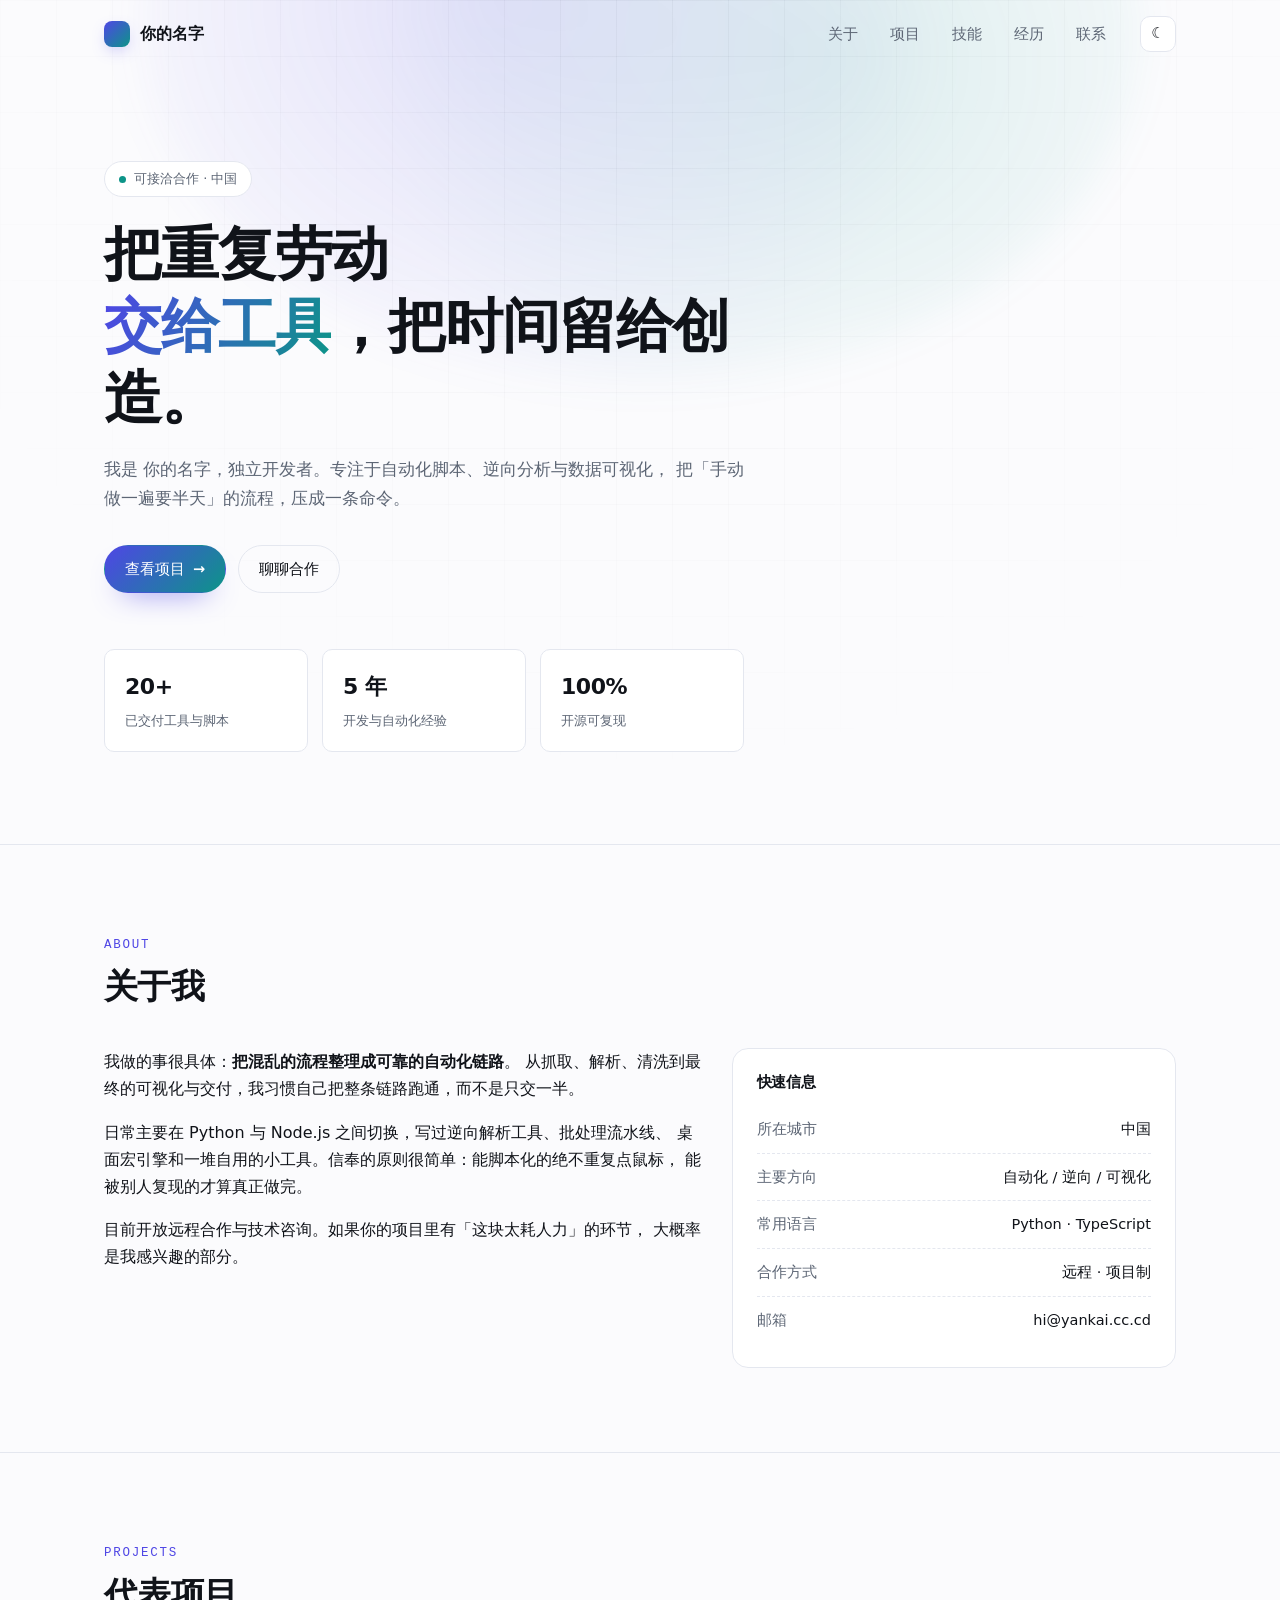
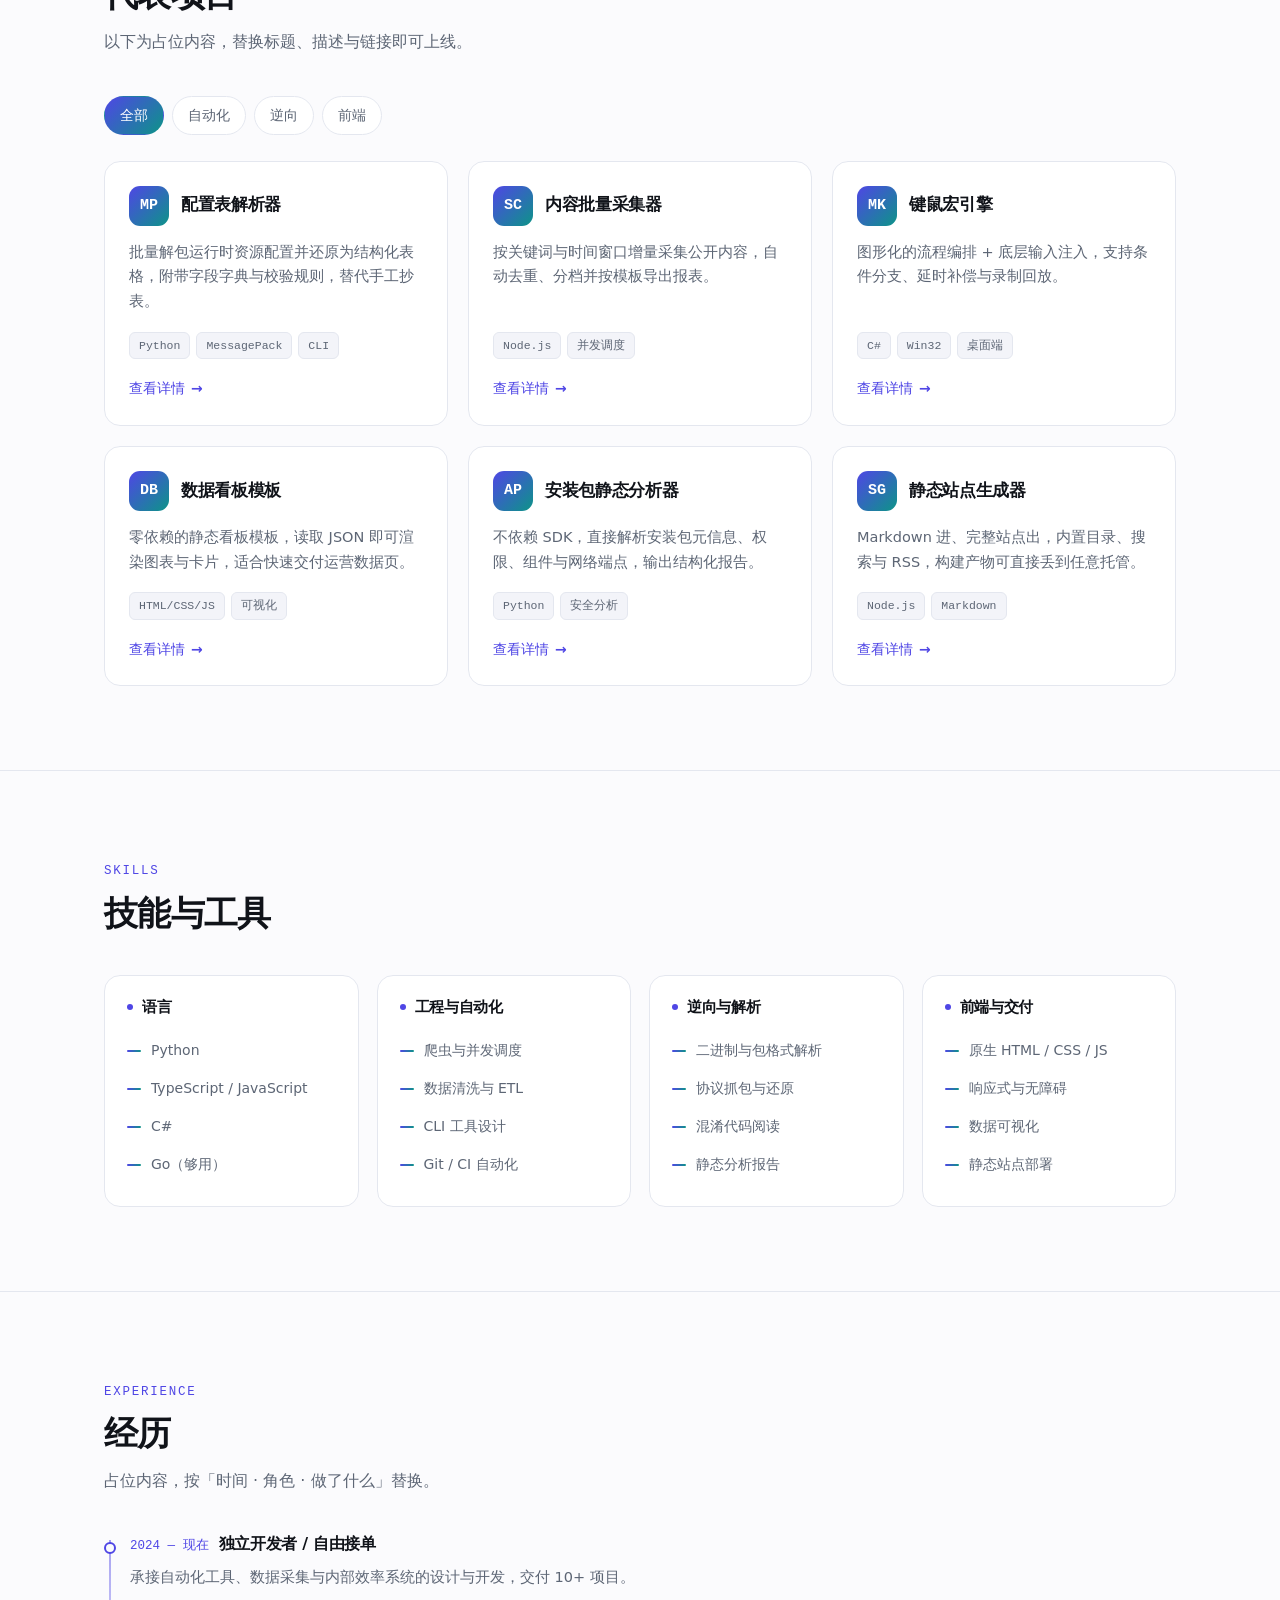
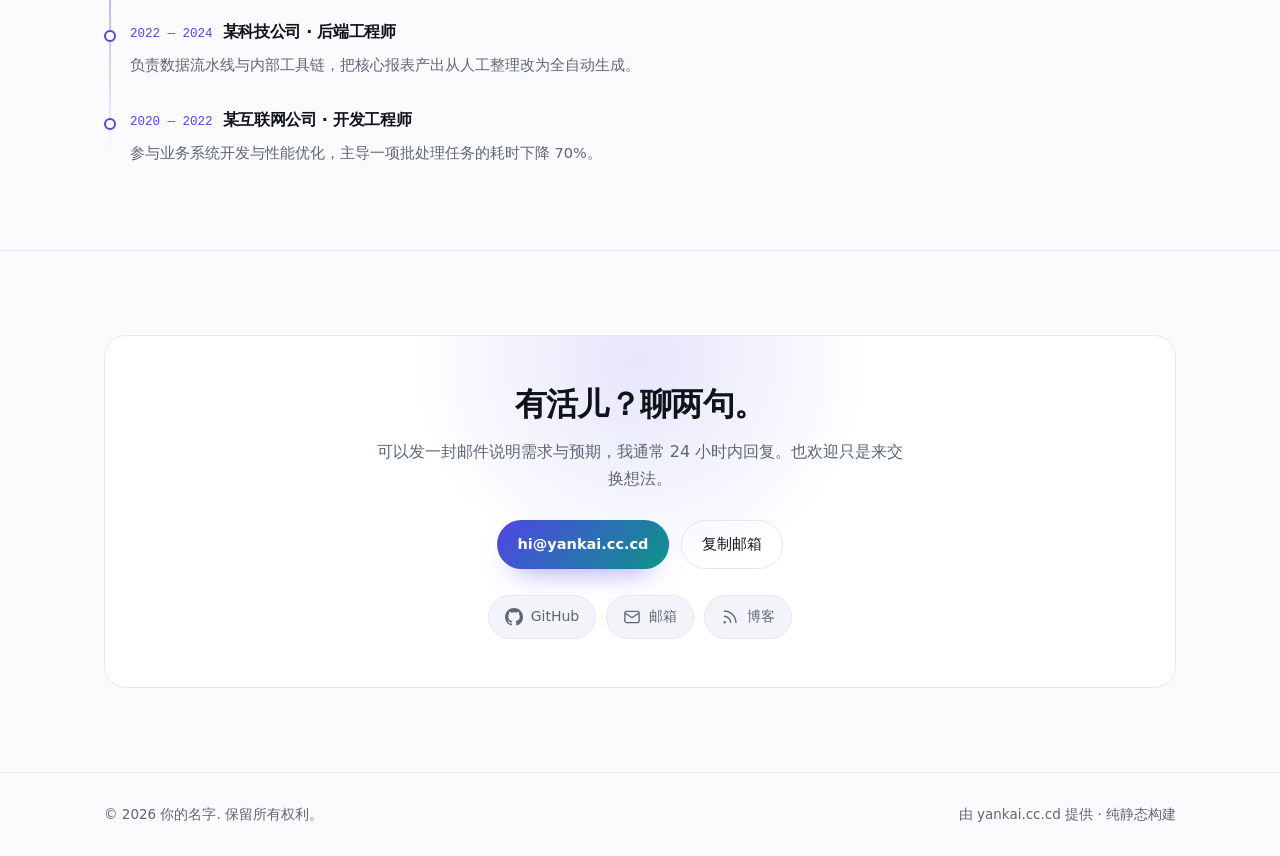
==== index.html @ 2f0a761e "init: yankai.cc.cd 静态作品集站点（零依赖零构建）" ====
<!DOCTYPE html>
<html lang="zh-CN" data-theme="dark">
<head>
<meta charset="UTF-8">
<meta name="viewport" content="width=device-width, initial-scale=1">
<title>你的名字 · 作品集</title>
<meta name="description" content="个人作品集与技术工具展示：自动化脚本、逆向工具、数据可视化。">
<meta name="author" content="你的名字">
<link rel="canonical" href="https://yankai.cc.cd/">

<!-- Open Graph / 社交分享卡片 -->
<meta property="og:type" content="website">
<meta property="og:title" content="你的名字 · 作品集">
<meta property="og:description" content="个人作品集与技术工具展示：自动化脚本、逆向工具、数据可视化。">
<meta property="og:url" content="https://yankai.cc.cd/">
<meta property="og:image" content="https://yankai.cc.cd/assets/og-cover.png">
<meta name="twitter:card" content="summary_large_image">

<link rel="icon" href="data:image/svg+xml,%3Csvg xmlns='http://www.w3.org/2000/svg' viewBox='0 0 100 100'%3E%3Crect width='100' height='100' rx='24' fill='%237c8cff'/%3E%3Ctext x='50' y='70' font-size='58' text-anchor='middle' fill='white' font-family='sans-serif'%3EW%3C/text%3E%3C/svg%3E">

<link rel="stylesheet" href="css/style.css">
<script src="js/config.js"></script>
<script defer src="js/main.js"></script>

<!-- 结构化数据：上线前把 url / name 换成真实信息 -->
<script type="application/ld+json">
{
  "@context": "https://schema.org",
  "@type": "Person",
  "name": "你的名字",
  "url": "https://yankai.cc.cd/",
  "jobTitle": "独立开发者 · 工具作者",
  "email": "hi@yankai.cc.cd",
  "sameAs": ["https://github.com/yourname"]
}
</script>
</head>
<body>

<a class="skip-link" href="#main">跳到主要内容</a>

<!-- ============ 导航 ============ -->
<header class="site-header" id="site-header">
  <div class="wrap header-inner">
    <a class="brand" href="#home">
      <span class="brand-dot" aria-hidden="true"></span>
      <span data-name>你的名字</span>
    </a>

    <nav class="nav" id="nav" aria-label="主导航">
      <ul class="nav-links">
        <li><a href="#about">关于</a></li>
        <li><a href="#projects">项目</a></li>
        <li><a href="#skills">技能</a></li>
        <li><a href="#experience">经历</a></li>
        <li><a href="#contact">联系</a></li>
      </ul>
    </nav>

    <div class="header-actions">
      <button class="icon-btn" id="theme-toggle" type="button" aria-label="切换主题">☀</button>
      <button class="icon-btn" id="nav-toggle" type="button" aria-label="展开菜单" aria-expanded="false">☰</button>
    </div>
  </div>
</header>

<main id="main">

  <!-- ============ Hero ============ -->
  <section class="hero" id="home">
    <div class="wrap">
      <span class="badge"><span class="pulse" aria-hidden="true"></span>可接洽合作 · 中国</span>
      <h1>把重复劳动<br><span class="grad-text">交给工具</span>，把时间留给创造。</h1>
      <p class="hero-sub">
        我是 <span data-name>你的名字</span>，独立开发者。专注于自动化脚本、逆向分析与数据可视化，
        把「手动做一遍要半天」的流程，压成一条命令。
      </p>
      <div class="hero-cta">
        <a class="btn btn-primary" href="#projects">查看项目 <span aria-hidden="true">→</span></a>
        <a class="btn btn-ghost" href="#contact">聊聊合作</a>
      </div>

      <dl class="stats">
        <div class="stat"><b>20+</b><span>已交付工具与脚本</span></div>
        <div class="stat"><b>5 年</b><span>开发与自动化经验</span></div>
        <div class="stat"><b>100%</b><span>开源可复现</span></div>
      </dl>
    </div>
  </section>

  <!-- ============ 关于 ============ -->
  <section class="section" id="about">
    <div class="wrap">
      <div class="section-head" data-reveal>
        <span class="eyebrow">About</span>
        <h2>关于我</h2>
      </div>

      <div class="about-grid">
        <div class="prose" data-reveal>
          <p>
            我做的事很具体：<strong>把混乱的流程整理成可靠的自动化链路</strong>。
            从抓取、解析、清洗到最终的可视化与交付，我习惯自己把整条链路跑通，而不是只交一半。
          </p>
          <p>
            日常主要在 Python 与 Node.js 之间切换，写过逆向解析工具、批处理流水线、
            桌面宏引擎和一堆自用的小工具。信奉的原则很简单：能脚本化的绝不重复点鼠标，
            能被别人复现的才算真正做完。
          </p>
          <p>
            目前开放远程合作与技术咨询。如果你的项目里有「这块太耗人力」的环节，
            大概率是我感兴趣的部分。
          </p>
        </div>

        <aside class="card" data-reveal>
          <h3>快速信息</h3>
          <ul class="fact-list">
            <li><span>所在城市</span><span>中国</span></li>
            <li><span>主要方向</span><span>自动化 / 逆向 / 可视化</span></li>
            <li><span>常用语言</span><span>Python · TypeScript</span></li>
            <li><span>合作方式</span><span>远程 · 项目制</span></li>
            <li><span>邮箱</span><span><a data-email href="mailto:hi@yankai.cc.cd">hi@yankai.cc.cd</a></span></li>
          </ul>
        </aside>
      </div>
    </div>
  </section>

  <!-- ============ 项目 ============ -->
  <section class="section" id="projects">
    <div class="wrap">
      <div class="section-head" data-reveal>
        <span class="eyebrow">Projects</span>
        <h2>代表项目</h2>
        <p>以下为占位内容，替换标题、描述与链接即可上线。</p>
      </div>

      <div class="filters" data-reveal>
        <button class="chip is-active" type="button" data-filter="all">全部</button>
        <button class="chip" type="button" data-filter="自动化">自动化</button>
        <button class="chip" type="button" data-filter="逆向">逆向</button>
        <button class="chip" type="button" data-filter="前端">前端</button>
      </div>

      <div class="projects">

        <article class="project" data-tags="自动化,逆向" data-reveal>
          <div class="project-top">
            <span class="project-mark" aria-hidden="true">MP</span>
            <h3>配置表解析器</h3>
          </div>
          <p>批量解包运行时资源配置并还原为结构化表格，附带字段字典与校验规则，替代手工抄表。</p>
          <ul class="tags"><li class="tag">Python</li><li class="tag">MessagePack</li><li class="tag">CLI</li></ul>
          <a class="project-link" href="#" aria-label="查看项目：配置表解析器">查看详情 <span aria-hidden="true">→</span></a>
        </article>

        <article class="project" data-tags="自动化" data-reveal>
          <div class="project-top">
            <span class="project-mark" aria-hidden="true">SC</span>
            <h3>内容批量采集器</h3>
          </div>
          <p>按关键词与时间窗口增量采集公开内容，自动去重、分档并按模板导出报表。</p>
          <ul class="tags"><li class="tag">Node.js</li><li class="tag">并发调度</li></ul>
          <a class="project-link" href="#" aria-label="查看项目：内容批量采集器">查看详情 <span aria-hidden="true">→</span></a>
        </article>

        <article class="project" data-tags="自动化,逆向" data-reveal>
          <div class="project-top">
            <span class="project-mark" aria-hidden="true">MK</span>
            <h3>键鼠宏引擎</h3>
          </div>
          <p>图形化的流程编排 + 底层输入注入，支持条件分支、延时补偿与录制回放。</p>
          <ul class="tags"><li class="tag">C#</li><li class="tag">Win32</li><li class="tag">桌面端</li></ul>
          <a class="project-link" href="#" aria-label="查看项目：键鼠宏引擎">查看详情 <span aria-hidden="true">→</span></a>
        </article>

        <article class="project" data-tags="前端,自动化" data-reveal>
          <div class="project-top">
            <span class="project-mark" aria-hidden="true">DB</span>
            <h3>数据看板模板</h3>
          </div>
          <p>零依赖的静态看板模板，读取 JSON 即可渲染图表与卡片，适合快速交付运营数据页。</p>
          <ul class="tags"><li class="tag">HTML/CSS/JS</li><li class="tag">可视化</li></ul>
          <a class="project-link" href="#" aria-label="查看项目：数据看板模板">查看详情 <span aria-hidden="true">→</span></a>
        </article>

        <article class="project" data-tags="逆向" data-reveal>
          <div class="project-top">
            <span class="project-mark" aria-hidden="true">AP</span>
            <h3>安装包静态分析器</h3>
          </div>
          <p>不依赖 SDK，直接解析安装包元信息、权限、组件与网络端点，输出结构化报告。</p>
          <ul class="tags"><li class="tag">Python</li><li class="tag">安全分析</li></ul>
          <a class="project-link" href="#" aria-label="查看项目：安装包静态分析器">查看详情 <span aria-hidden="true">→</span></a>
        </article>

        <article class="project" data-tags="自动化,前端" data-reveal>
          <div class="project-top">
            <span class="project-mark" aria-hidden="true">SG</span>
            <h3>静态站点生成器</h3>
          </div>
          <p>Markdown 进、完整站点出，内置目录、搜索与 RSS，构建产物可直接丢到任意托管。</p>
          <ul class="tags"><li class="tag">Node.js</li><li class="tag">Markdown</li></ul>
          <a class="project-link" href="#" aria-label="查看项目：静态站点生成器">查看详情 <span aria-hidden="true">→</span></a>
        </article>

      </div>
    </div>
  </section>

  <!-- ============ 技能 ============ -->
  <section class="section" id="skills">
    <div class="wrap">
      <div class="section-head" data-reveal>
        <span class="eyebrow">Skills</span>
        <h2>技能与工具</h2>
      </div>

      <div class="skills">
        <div class="skill-card" data-reveal>
          <h3><i aria-hidden="true"></i>语言</h3>
          <ul>
            <li>Python</li>
            <li>TypeScript / JavaScript</li>
            <li>C#</li>
            <li>Go（够用）</li>
          </ul>
        </div>

        <div class="skill-card" data-reveal>
          <h3><i aria-hidden="true"></i>工程与自动化</h3>
          <ul>
            <li>爬虫与并发调度</li>
            <li>数据清洗与 ETL</li>
            <li>CLI 工具设计</li>
            <li>Git / CI 自动化</li>
          </ul>
        </div>

        <div class="skill-card" data-reveal>
          <h3><i aria-hidden="true"></i>逆向与解析</h3>
          <ul>
            <li>二进制与包格式解析</li>
            <li>协议抓包与还原</li>
            <li>混淆代码阅读</li>
            <li>静态分析报告</li>
          </ul>
        </div>

        <div class="skill-card" data-reveal>
          <h3><i aria-hidden="true"></i>前端与交付</h3>
          <ul>
            <li>原生 HTML / CSS / JS</li>
            <li>响应式与无障碍</li>
            <li>数据可视化</li>
            <li>静态站点部署</li>
          </ul>
        </div>
      </div>
    </div>
  </section>

  <!-- ============ 经历 ============ -->
  <section class="section" id="experience">
    <div class="wrap">
      <div class="section-head" data-reveal>
        <span class="eyebrow">Experience</span>
        <h2>经历</h2>
        <p>占位内容，按「时间 · 角色 · 做了什么」替换。</p>
      </div>

      <div class="timeline">
        <div class="tl-item" data-reveal>
          <div class="tl-meta"><time>2024 — 现在</time><h3>独立开发者 / 自由接单</h3></div>
          <p>承接自动化工具、数据采集与内部效率系统的设计与开发，交付 10+ 项目。</p>
        </div>
        <div class="tl-item" data-reveal>
          <div class="tl-meta"><time>2022 — 2024</time><h3>某科技公司 · 后端工程师</h3></div>
          <p>负责数据流水线与内部工具链，把核心报表产出从人工整理改为全自动生成。</p>
        </div>
        <div class="tl-item" data-reveal>
          <div class="tl-meta"><time>2020 — 2022</time><h3>某互联网公司 · 开发工程师</h3></div>
          <p>参与业务系统开发与性能优化，主导一项批处理任务的耗时下降 70%。</p>
        </div>
      </div>
    </div>
  </section>

  <!-- ============ 联系 ============ -->
  <section class="section" id="contact">
    <div class="wrap">
      <div class="contact-box" data-reveal>
        <h2>有活儿？聊两句。</h2>
        <p>可以发一封邮件说明需求与预期，我通常 24 小时内回复。也欢迎只是来交换想法。</p>
        <div class="contact-actions">
          <a class="btn btn-primary" data-email href="mailto:hi@yankai.cc.cd">发邮件给我</a>
          <button class="btn btn-ghost" id="copy-email" type="button">复制邮箱</button>
        </div>
        <div class="socials" data-socials></div>
      </div>
    </div>
  </section>

</main>

<footer class="site-footer">
  <div class="wrap footer-inner">
    <span>© <span data-year>2026</span> <span data-name>你的名字</span>. 保留所有权利。</span>
    <span>由 <a href="#home">yankai.cc.cd</a> 提供 · 纯静态构建</span>
  </div>
</footer>

</body>
</html>
---- css/style.css ----
/* =========================================================
   站点样式 · 纯手写 CSS，无依赖
   主题：html[data-theme="dark" | "light"]，由 js/main.js 控制
   ========================================================= */

/* ---------- 设计变量 ---------- */
:root {
  --max: 1120px;
  --radius: 16px;
  --radius-sm: 10px;
  --ease: cubic-bezier(.22, .61, .36, 1);
  --font-sans: ui-sans-serif, system-ui, -apple-system, "Segoe UI", "PingFang SC",
    "Hiragino Sans GB", "Microsoft YaHei", sans-serif;
  --font-mono: ui-monospace, SFMono-Regular, Menlo, Consolas, "Liberation Mono", monospace;
}

html[data-theme="dark"] {
  --bg: #0a0c11;
  --bg-soft: #0f121a;
  --surface: #141822;
  --surface-hi: #1a1f2b;
  --border: #232a38;
  --text: #e9ecf3;
  --muted: #98a2b3;
  --accent: #7c8cff;
  --accent-2: #33d0b0;
  --glow-1: rgba(124, 140, 255, .22);
  --glow-2: rgba(51, 208, 176, .16);
  --shadow: 0 20px 46px -28px rgba(0, 0, 0, .95);
  --grid-line: rgba(255, 255, 255, .035);
}

html[data-theme="light"] {
  --bg: #fbfbfd;
  --bg-soft: #f3f4f9;
  --surface: #ffffff;
  --surface-hi: #ffffff;
  --border: #e4e7ef;
  --text: #101319;
  --muted: #5d6675;
  --accent: #4f46e5;
  --accent-2: #0d9488;
  --glow-1: rgba(79, 70, 229, .14);
  --glow-2: rgba(13, 148, 136, .12);
  --shadow: 0 20px 44px -30px rgba(16, 19, 25, .4);
  --grid-line: rgba(16, 19, 25, .045);
}

/* ---------- 基础 ---------- */
*, *::before, *::after { box-sizing: border-box; }

html { scroll-behavior: smooth; scroll-padding-top: 84px; }

body {
  margin: 0;
  background: var(--bg);
  color: var(--text);
  font-family: var(--font-sans);
  font-size: 16px;
  line-height: 1.7;
  -webkit-font-smoothing: antialiased;
  transition: background-color .3s var(--ease), color .3s var(--ease);
  overflow-x: hidden;
}

img { max-width: 100%; display: block; }
a { color: inherit; text-decoration: none; }
button { font: inherit; color: inherit; background: none; border: 0; cursor: pointer; }
h1, h2, h3 { line-height: 1.25; margin: 0; letter-spacing: -.02em; }
p { margin: 0; }
ul { margin: 0; padding: 0; list-style: none; }

::selection { background: var(--accent); color: #fff; }

.wrap { width: 100%; max-width: var(--max); margin: 0 auto; padding: 0 24px; }

.skip-link {
  position: absolute; left: -9999px; top: 0; z-index: 100;
  background: var(--accent); color: #fff; padding: 10px 16px; border-radius: 0 0 8px 0;
}
.skip-link:focus { left: 0; }

/* 背景网格 + 光斑 */
body::before {
  content: ""; position: fixed; inset: 0; z-index: -2; pointer-events: none;
  background-image: linear-gradient(var(--grid-line) 1px, transparent 1px),
    linear-gradient(90deg, var(--grid-line) 1px, transparent 1px);
  background-size: 56px 56px;
  mask-image: radial-gradient(circle at 50% 0%, #000 0%, transparent 72%);
  -webkit-mask-image: radial-gradient(circle at 50% 0%, #000 0%, transparent 72%);
}
body::after {
  content: ""; position: fixed; z-index: -1; pointer-events: none;
  top: -320px; left: 50%; transform: translateX(-50%);
  width: 1000px; height: 700px; border-radius: 50%;
  background: radial-gradient(circle at 35% 45%, var(--glow-1), transparent 62%),
    radial-gradient(circle at 70% 55%, var(--glow-2), transparent 58%);
  filter: blur(20px);
  animation: drift 22s ease-in-out infinite alternate;
}
@keyframes drift {
  from { transform: translateX(-52%) translateY(0) scale(1); }
  to   { transform: translateX(-46%) translateY(46px) scale(1.08); }
}

/* ---------- 顶部导航 ---------- */
.site-header {
  position: sticky; top: 0; z-index: 50;
  border-bottom: 1px solid transparent;
  transition: background-color .25s var(--ease), border-color .25s var(--ease), backdrop-filter .25s;
}
.site-header.is-scrolled {
  background: color-mix(in srgb, var(--bg) 78%, transparent);
  backdrop-filter: saturate(180%) blur(14px);
  -webkit-backdrop-filter: saturate(180%) blur(14px);
  border-bottom-color: var(--border);
}
.header-inner { display: flex; align-items: center; gap: 20px; height: 68px; }

.brand { display: flex; align-items: center; gap: 10px; font-weight: 650; letter-spacing: -.01em; }
.brand-dot {
  width: 26px; height: 26px; border-radius: 8px; flex: none;
  background: linear-gradient(135deg, var(--accent), var(--accent-2));
  box-shadow: 0 6px 18px -8px var(--accent);
}

.nav { margin-left: auto; }
.nav-links { display: flex; align-items: center; gap: 4px; }
.nav-links a {
  display: block; padding: 8px 14px; border-radius: 999px;
  font-size: 14.5px; color: var(--muted);
  transition: color .2s var(--ease), background-color .2s var(--ease);
}
.nav-links a:hover { color: var(--text); background: var(--surface); }
.nav-links a.is-active { color: var(--text); background: var(--surface); }

.header-actions { display: flex; align-items: center; gap: 8px; }
.icon-btn {
  width: 36px; height: 36px; border-radius: 10px; flex: none;
  display: grid; place-items: center; font-size: 15px;
  border: 1px solid var(--border); background: var(--surface);
  transition: transform .18s var(--ease), border-color .18s, background-color .18s;
}
.icon-btn:hover { transform: translateY(-1px); border-color: var(--accent); }
#nav-toggle { display: none; }

/* ---------- 通用按钮 ---------- */
.btn {
  display: inline-flex; align-items: center; gap: 8px;
  padding: 11px 20px; border-radius: 999px;
  font-size: 14.5px; font-weight: 560; white-space: nowrap;
  border: 1px solid var(--border); background: var(--surface);
  transition: transform .18s var(--ease), box-shadow .18s, border-color .18s, opacity .18s;
}
.btn:hover { transform: translateY(-2px); box-shadow: var(--shadow); }
.btn-primary {
  border-color: transparent; color: #fff;
  background: linear-gradient(135deg, var(--accent), var(--accent-2));
  box-shadow: 0 14px 30px -18px var(--accent);
}
.btn-primary:hover { box-shadow: 0 20px 38px -18px var(--accent); }
.btn-ghost { background: transparent; }
.btn.is-copied { border-color: var(--accent-2); color: var(--accent-2); }

/* ---------- Hero ---------- */
.hero { padding: 92px 0 76px; }
.badge {
  display: inline-flex; align-items: center; gap: 8px;
  padding: 6px 14px; border-radius: 999px;
  font-size: 13px; color: var(--muted);
  border: 1px solid var(--border); background: var(--surface);
}
.badge .pulse {
  width: 7px; height: 7px; border-radius: 50%; background: var(--accent-2);
  box-shadow: 0 0 0 0 var(--accent-2); animation: pulse 2.2s infinite;
}
@keyframes pulse {
  0% { box-shadow: 0 0 0 0 color-mix(in srgb, var(--accent-2) 60%, transparent); }
  70% { box-shadow: 0 0 0 9px transparent; }
  100% { box-shadow: 0 0 0 0 transparent; }
}

.hero h1 {
  font-size: clamp(2.1rem, 6vw, 3.6rem); font-weight: 700;
  margin: 22px 0 0; max-width: 17ch;
}
.grad-text {
  background: linear-gradient(115deg, var(--accent), var(--accent-2));
  -webkit-background-clip: text; background-clip: text; color: transparent;
}
.hero-sub { margin-top: 20px; max-width: 60ch; font-size: 17px; color: var(--muted); }
.hero-cta { display: flex; flex-wrap: wrap; gap: 12px; margin-top: 32px; }

.stats {
  display: grid; grid-template-columns: repeat(3, minmax(0, 1fr));
  gap: 14px; margin-top: 56px; max-width: 640px;
}
.stat {
  padding: 18px 20px; border-radius: var(--radius-sm);
  border: 1px solid var(--border); background: var(--surface);
}
.stat b { display: block; font-size: 22px; font-weight: 700; letter-spacing: -.02em; }
.stat span { font-size: 13px; color: var(--muted); }

/* ---------- 板块 ---------- */
.section { padding: 84px 0; border-top: 1px solid var(--border); }
.section-head { max-width: 62ch; margin-bottom: 40px; }
.eyebrow {
  font-family: var(--font-mono); font-size: 12.5px; letter-spacing: .14em;
  text-transform: uppercase; color: var(--accent);
}
.section-head h2 { font-size: clamp(1.5rem, 3.6vw, 2.1rem); margin-top: 10px; font-weight: 680; }
.section-head p { margin-top: 12px; color: var(--muted); }

/* ---------- 关于 ---------- */
.about-grid { display: grid; grid-template-columns: 1.35fr 1fr; gap: 28px; align-items: start; }
.prose p + p { margin-top: 16px; }
.prose strong { color: var(--text); font-weight: 620; }

.card {
  border: 1px solid var(--border); background: var(--surface);
  border-radius: var(--radius); padding: 24px;
}
.card h3 { font-size: 15px; font-weight: 640; margin-bottom: 14px; }
.fact-list li {
  display: flex; justify-content: space-between; gap: 16px;
  padding: 11px 0; font-size: 14.5px; border-bottom: 1px dashed var(--border);
}
.fact-list li:last-child { border-bottom: 0; }
.fact-list span:first-child { color: var(--muted); }
.fact-list span:last-child { text-align: right; }

/* ---------- 项目 ---------- */
.filters { display: flex; flex-wrap: wrap; gap: 8px; margin-bottom: 26px; }
.chip {
  padding: 7px 15px; border-radius: 999px; font-size: 13.5px;
  border: 1px solid var(--border); color: var(--muted); background: var(--surface);
  transition: color .18s, border-color .18s, background-color .18s;
}
.chip:hover { color: var(--text); border-color: var(--accent); }
.chip.is-active { color: #fff; border-color: transparent; background: linear-gradient(135deg, var(--accent), var(--accent-2)); }

.projects { display: grid; grid-template-columns: repeat(auto-fill, minmax(300px, 1fr)); gap: 20px; }
.project {
  position: relative; display: flex; flex-direction: column;
  border: 1px solid var(--border); background: var(--surface);
  border-radius: var(--radius); padding: 24px; overflow: hidden;
  transition: transform .28s var(--ease), border-color .28s, box-shadow .28s;
}
.project::after {
  content: ""; position: absolute; inset: 0; opacity: 0; pointer-events: none;
  background: radial-gradient(340px circle at var(--mx, 50%) var(--my, 0%), var(--glow-1), transparent 68%);
  transition: opacity .3s var(--ease);
}
.project:hover { transform: translateY(-4px); border-color: color-mix(in srgb, var(--accent) 45%, var(--border)); box-shadow: var(--shadow); }
.project:hover::after { opacity: 1; }
.project.is-hidden { display: none; }

.project-top { display: flex; align-items: center; gap: 12px; }
.project-mark {
  width: 40px; height: 40px; flex: none; border-radius: 11px; display: grid; place-items: center;
  font-family: var(--font-mono); font-size: 15px; font-weight: 700; color: #fff;
  background: linear-gradient(135deg, var(--accent), var(--accent-2));
}
.project h3 { font-size: 16.5px; font-weight: 640; }
.project p { margin-top: 14px; font-size: 14.5px; color: var(--muted); flex: 1; }
.tags { display: flex; flex-wrap: wrap; gap: 6px; margin-top: 18px; }
.tag {
  font-family: var(--font-mono); font-size: 11.5px; padding: 3px 9px; border-radius: 6px;
  color: var(--muted); background: var(--bg-soft); border: 1px solid var(--border);
}
.project-link {
  display: inline-flex; align-items: center; gap: 6px; margin-top: 18px;
  font-size: 14px; font-weight: 560; color: var(--accent);
}
.project-link span { transition: transform .2s var(--ease); }
.project-link:hover span { transform: translateX(4px); }

/* ---------- 技能 ---------- */
.skills { display: grid; grid-template-columns: repeat(auto-fit, minmax(240px, 1fr)); gap: 18px; }
.skill-card { border: 1px solid var(--border); background: var(--surface); border-radius: var(--radius); padding: 22px; }
.skill-card h3 { display: flex; align-items: center; gap: 9px; font-size: 15px; font-weight: 640; margin-bottom: 16px; }
.skill-card h3 i { width: 6px; height: 6px; border-radius: 50%; background: var(--accent); display: block; }
.skill-card li {
  display: flex; align-items: center; gap: 10px; padding: 7px 0;
  font-size: 14px; color: var(--muted);
}
.skill-card li::before {
  content: ""; width: 14px; height: 2px; border-radius: 2px; flex: none;
  background: linear-gradient(90deg, var(--accent), var(--accent-2));
}

/* ---------- 经历 ---------- */
.timeline { position: relative; padding-left: 26px; }
.timeline::before {
  content: ""; position: absolute; left: 5px; top: 6px; bottom: 6px; width: 2px;
  background: linear-gradient(180deg, var(--accent), transparent);
  opacity: .5;
}
.tl-item { position: relative; padding: 0 0 32px; }
.tl-item:last-child { padding-bottom: 0; }
.tl-item::before {
  content: ""; position: absolute; left: -26px; top: 8px;
  width: 12px; height: 12px; border-radius: 50%;
  background: var(--bg); border: 2px solid var(--accent);
}
.tl-meta { display: flex; flex-wrap: wrap; gap: 10px; align-items: baseline; }
.tl-meta time { font-family: var(--font-mono); font-size: 12.5px; color: var(--accent); }
.tl-meta h3 { font-size: 16px; font-weight: 640; }
.tl-item p { margin-top: 8px; font-size: 14.5px; color: var(--muted); }

/* ---------- 联系 ---------- */
.contact-box {
  position: relative; overflow: hidden;
  border: 1px solid var(--border); border-radius: 22px; padding: 48px 40px;
  background: var(--surface); text-align: center;
}
.contact-box::before {
  content: ""; position: absolute; top: -50%; left: 50%; transform: translateX(-50%);
  width: 560px; height: 400px;
  background: radial-gradient(circle, var(--glow-1), transparent 66%);
}
.contact-box > * { position: relative; }
.contact-box h2 { font-size: clamp(1.5rem, 4vw, 2rem); font-weight: 680; }
.contact-box > p { margin: 14px auto 0; max-width: 52ch; color: var(--muted); }
.contact-actions { display: flex; flex-wrap: wrap; gap: 12px; justify-content: center; margin-top: 28px; }
.socials { display: flex; flex-wrap: wrap; gap: 10px; justify-content: center; margin-top: 26px; }
.social-link {
  display: inline-flex; align-items: center; gap: 8px;
  padding: 9px 16px; border-radius: 999px; font-size: 14px; color: var(--muted);
  border: 1px solid var(--border); background: var(--bg-soft);
  transition: color .18s, border-color .18s, transform .18s var(--ease);
}
.social-link:hover { color: var(--text); border-color: var(--accent); transform: translateY(-2px); }

/* ---------- 页脚 ---------- */
.site-footer { border-top: 1px solid var(--border); padding: 30px 0; }
.footer-inner {
  display: flex; flex-wrap: wrap; gap: 12px; align-items: center; justify-content: space-between;
  font-size: 13.5px; color: var(--muted);
}
.footer-inner a:hover { color: var(--text); }

/* ---------- 进场动画 ---------- */
[data-reveal] { opacity: 0; transform: translateY(18px); transition: opacity .6s var(--ease), transform .6s var(--ease); }
[data-reveal].is-visible { opacity: 1; transform: none; }

/* ---------- 404 ---------- */
.error-page { min-height: 100vh; display: grid; place-items: center; text-align: center; padding: 40px 24px; }
.error-code {
  font-family: var(--font-mono); font-size: clamp(4rem, 16vw, 9rem); font-weight: 700; line-height: 1;
  background: linear-gradient(115deg, var(--accent), var(--accent-2));
  -webkit-background-clip: text; background-clip: text; color: transparent;
}

/* ---------- 响应式 ---------- */
@media (max-width: 900px) {
  .about-grid { grid-template-columns: 1fr; }
  .hero { padding: 68px 0 56px; }
  .section { padding: 64px 0; }
}

@media (max-width: 720px) {
  #nav-toggle { display: grid; }
  .nav {
    position: fixed; inset: 68px 0 auto; margin: 0;
    background: var(--bg); border-bottom: 1px solid var(--border);
    padding: 14px 24px 22px;
    transform: translateY(-130%); transition: transform .3s var(--ease);
    box-shadow: var(--shadow);
  }
  .nav.is-open { transform: none; }
  .nav-links { flex-direction: column; align-items: stretch; gap: 2px; }
  .nav-links a { padding: 12px 14px; border-radius: 10px; font-size: 15.5px; }
  .stats { grid-template-columns: 1fr; max-width: none; }
  .contact-box { padding: 34px 22px; }
  .wrap { padding: 0 18px; }
}

@media (prefers-reduced-motion: reduce) {
  *, *::before, *::after { animation: none !important; transition: none !important; }
  html { scroll-behavior: auto; }
  [data-reveal] { opacity: 1; transform: none; }
}
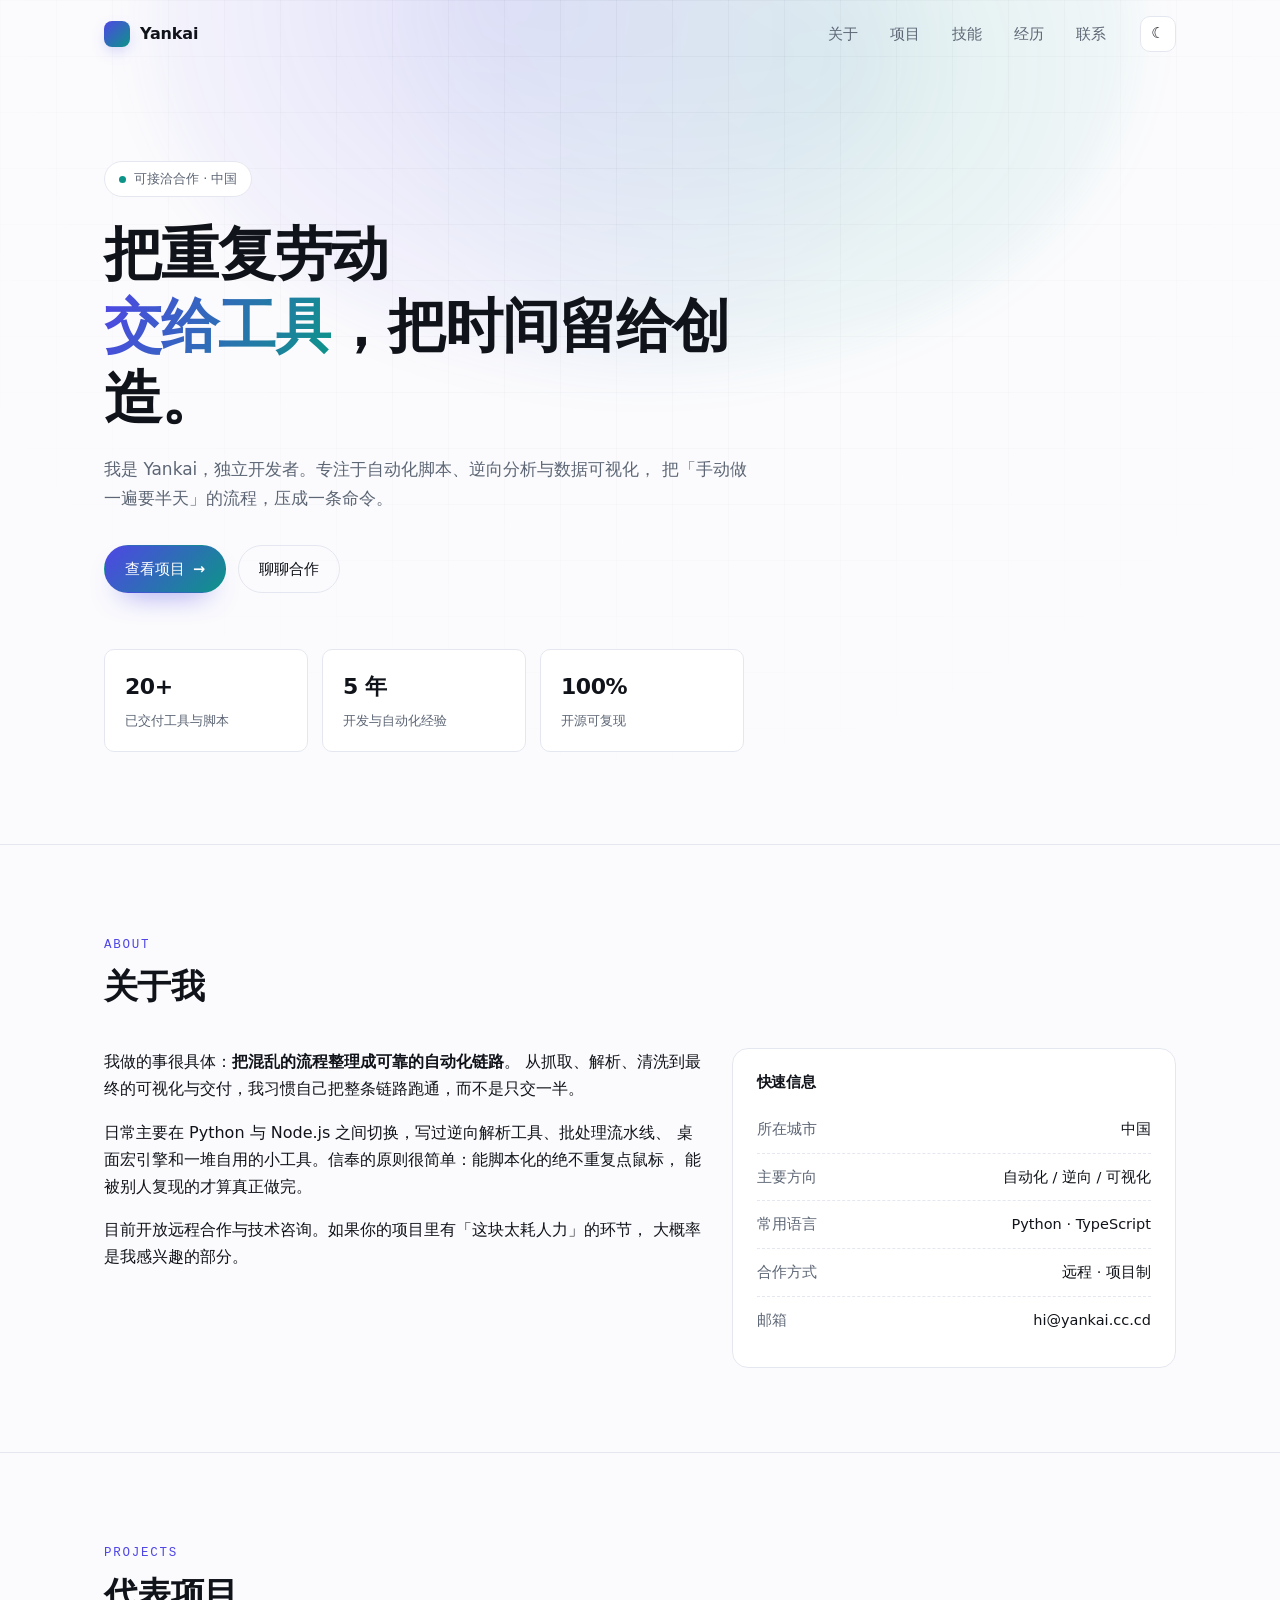
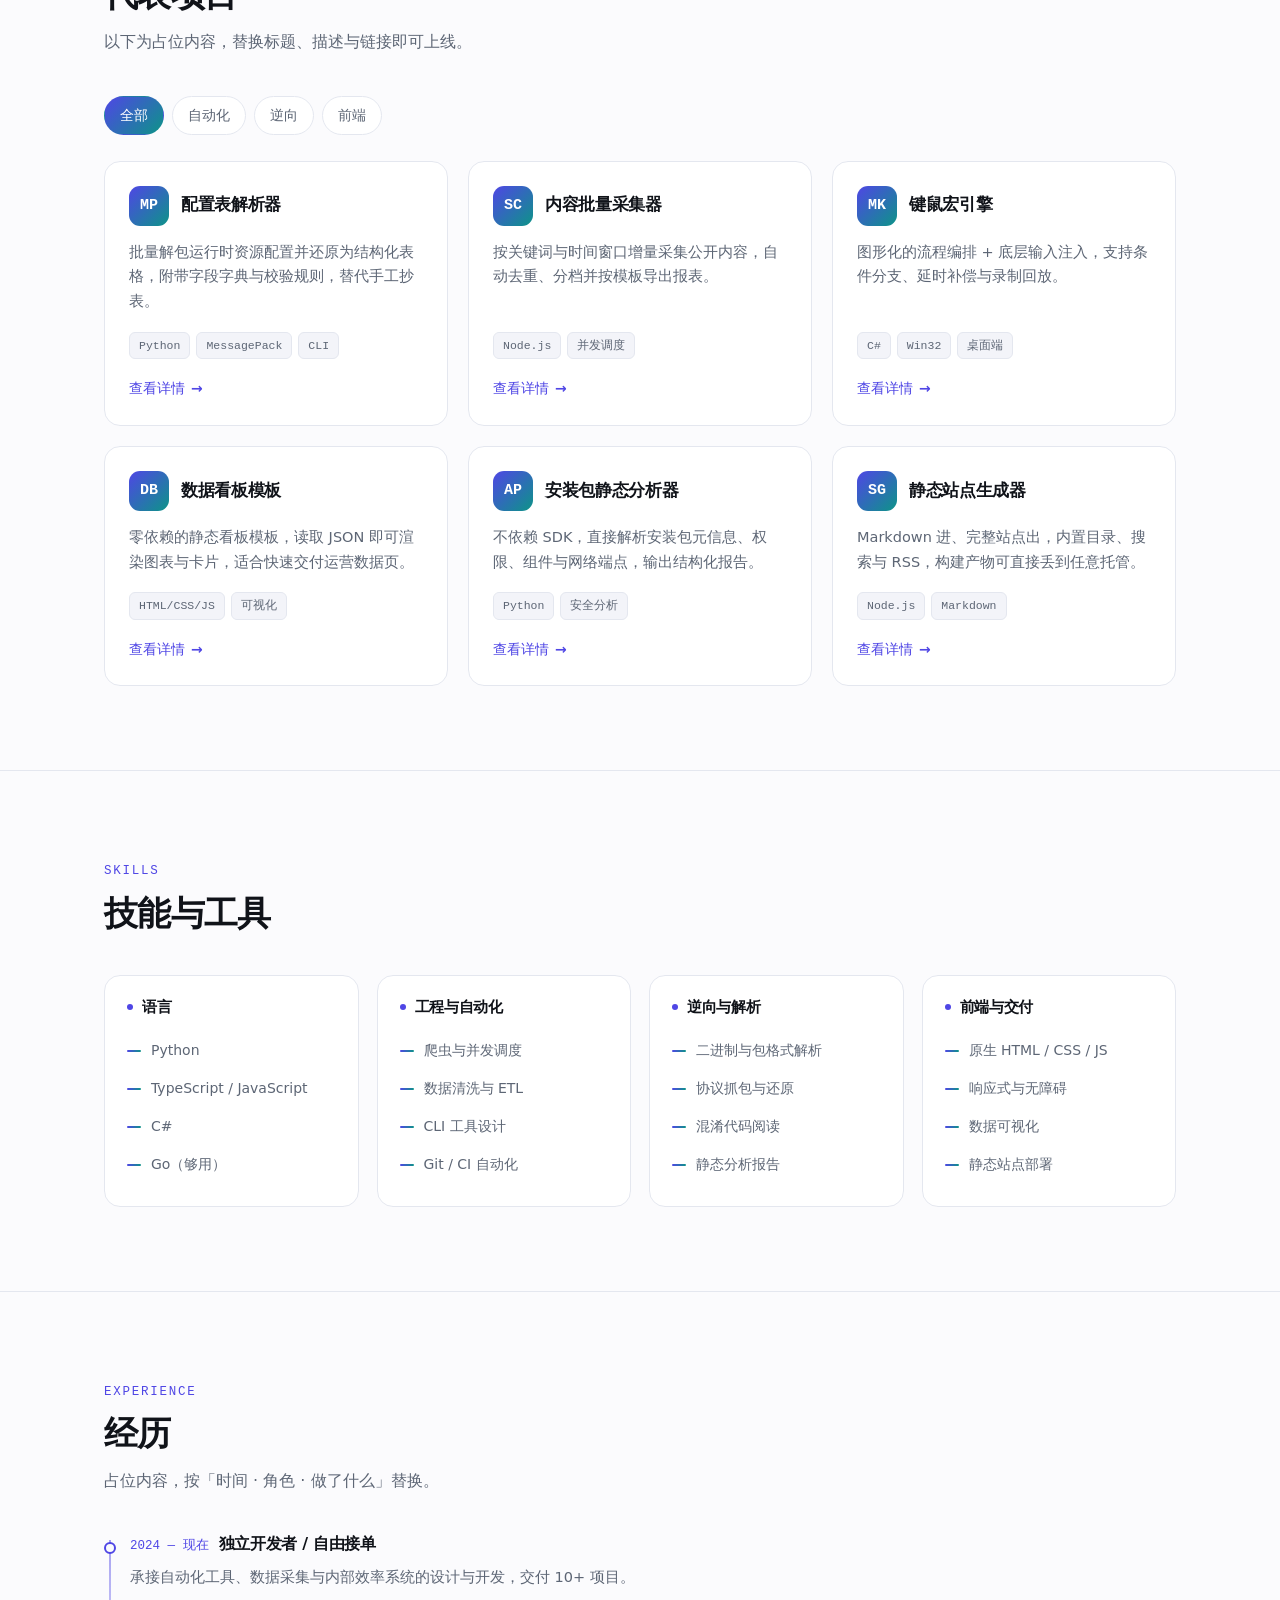
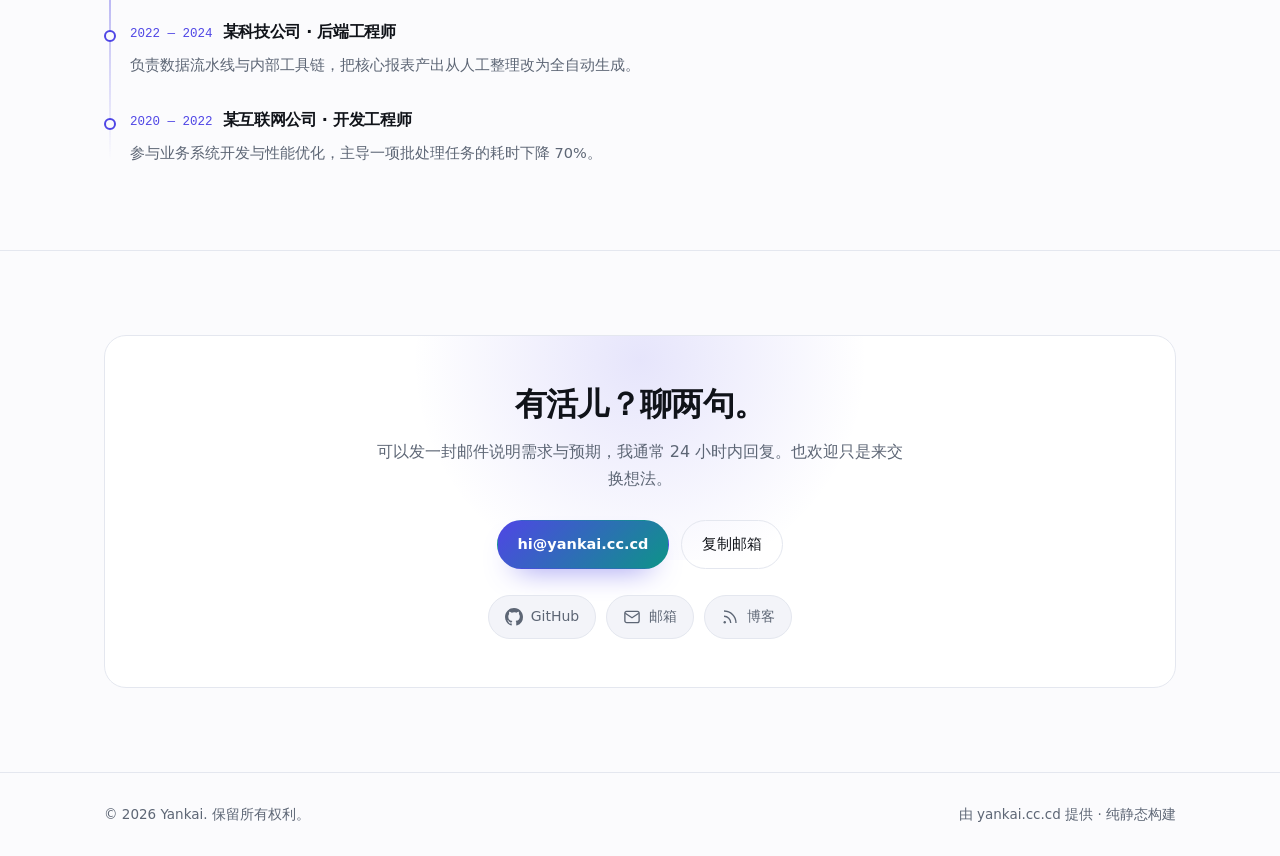
==== commit c2e8a2f6: "chore: 填充域名 yankai.cc.cd / 署名 Yankai / GitHub 312yankai" ====
--- a/index.html
+++ b/index.html
@@ -3,14 +3,14 @@
 <head>
 <meta charset="UTF-8">
 <meta name="viewport" content="width=device-width, initial-scale=1">
-<title>你的名字 · 作品集</title>
+<title>Yankai · 作品集</title>
 <meta name="description" content="个人作品集与技术工具展示：自动化脚本、逆向工具、数据可视化。">
-<meta name="author" content="你的名字">
+<meta name="author" content="Yankai">
 <link rel="canonical" href="https://yankai.cc.cd/">
 
 <!-- Open Graph / 社交分享卡片 -->
 <meta property="og:type" content="website">
-<meta property="og:title" content="你的名字 · 作品集">
+<meta property="og:title" content="Yankai · 作品集">
 <meta property="og:description" content="个人作品集与技术工具展示：自动化脚本、逆向工具、数据可视化。">
 <meta property="og:url" content="https://yankai.cc.cd/">
 <meta property="og:image" content="https://yankai.cc.cd/assets/og-cover.png">
@@ -27,11 +27,11 @@
 {
   "@context": "https://schema.org",
   "@type": "Person",
-  "name": "你的名字",
+  "name": "Yankai",
   "url": "https://yankai.cc.cd/",
   "jobTitle": "独立开发者 · 工具作者",
   "email": "hi@yankai.cc.cd",
-  "sameAs": ["https://github.com/yourname"]
+  "sameAs": ["https://github.com/312yankai"]
 }
 </script>
 </head>
@@ -44,7 +44,7 @@
   <div class="wrap header-inner">
     <a class="brand" href="#home">
       <span class="brand-dot" aria-hidden="true"></span>
-      <span data-name>你的名字</span>
+      <span data-name>Yankai</span>
     </a>
 
     <nav class="nav" id="nav" aria-label="主导航">
@@ -72,7 +72,7 @@
       <span class="badge"><span class="pulse" aria-hidden="true"></span>可接洽合作 · 中国</span>
       <h1>把重复劳动<br><span class="grad-text">交给工具</span>，把时间留给创造。</h1>
       <p class="hero-sub">
-        我是 <span data-name>你的名字</span>，独立开发者。专注于自动化脚本、逆向分析与数据可视化，
+        我是 <span data-name>Yankai</span>，独立开发者。专注于自动化脚本、逆向分析与数据可视化，
         把「手动做一遍要半天」的流程，压成一条命令。
       </p>
       <div class="hero-cta">
@@ -306,7 +306,7 @@
 
 <footer class="site-footer">
   <div class="wrap footer-inner">
-    <span>© <span data-year>2026</span> <span data-name>你的名字</span>. 保留所有权利。</span>
+    <span>© <span data-year>2026</span> <span data-name>Yankai</span>. 保留所有权利。</span>
     <span>由 <a href="#home">yankai.cc.cd</a> 提供 · 纯静态构建</span>
   </div>
 </footer>
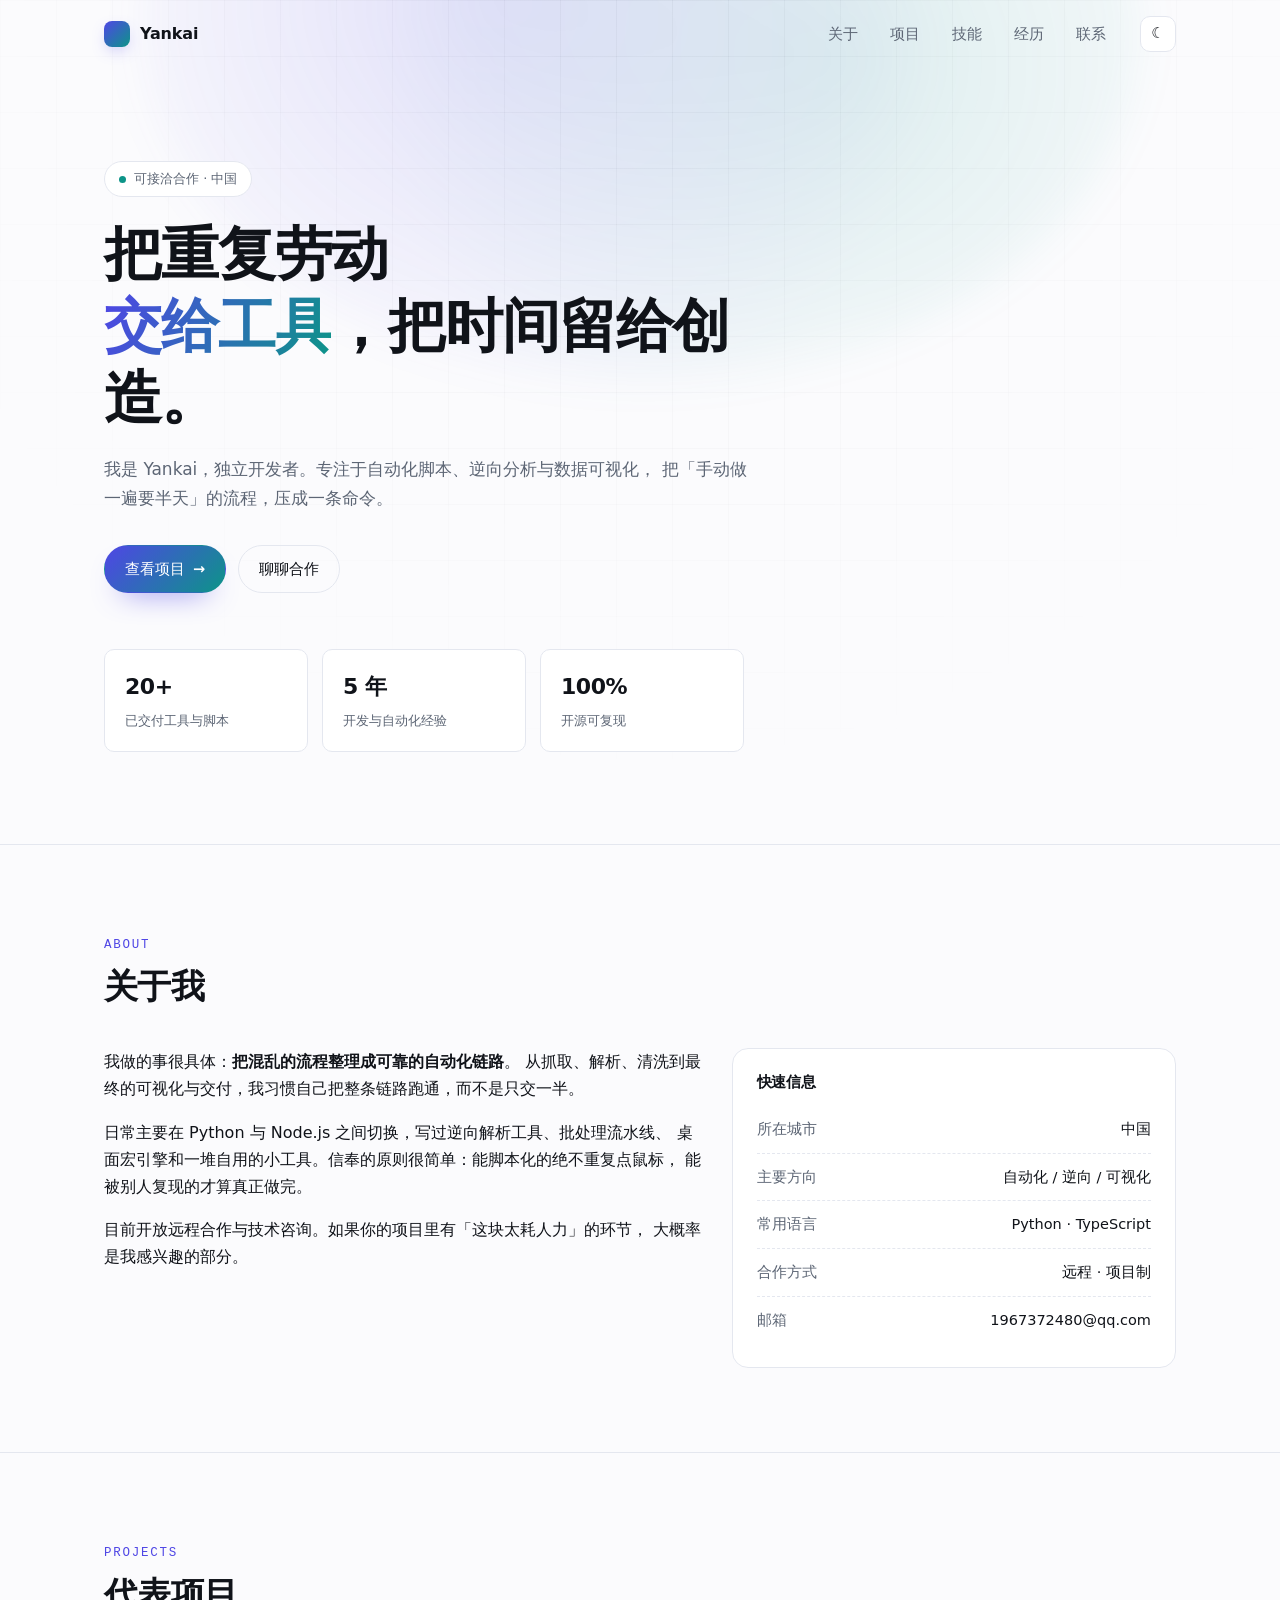
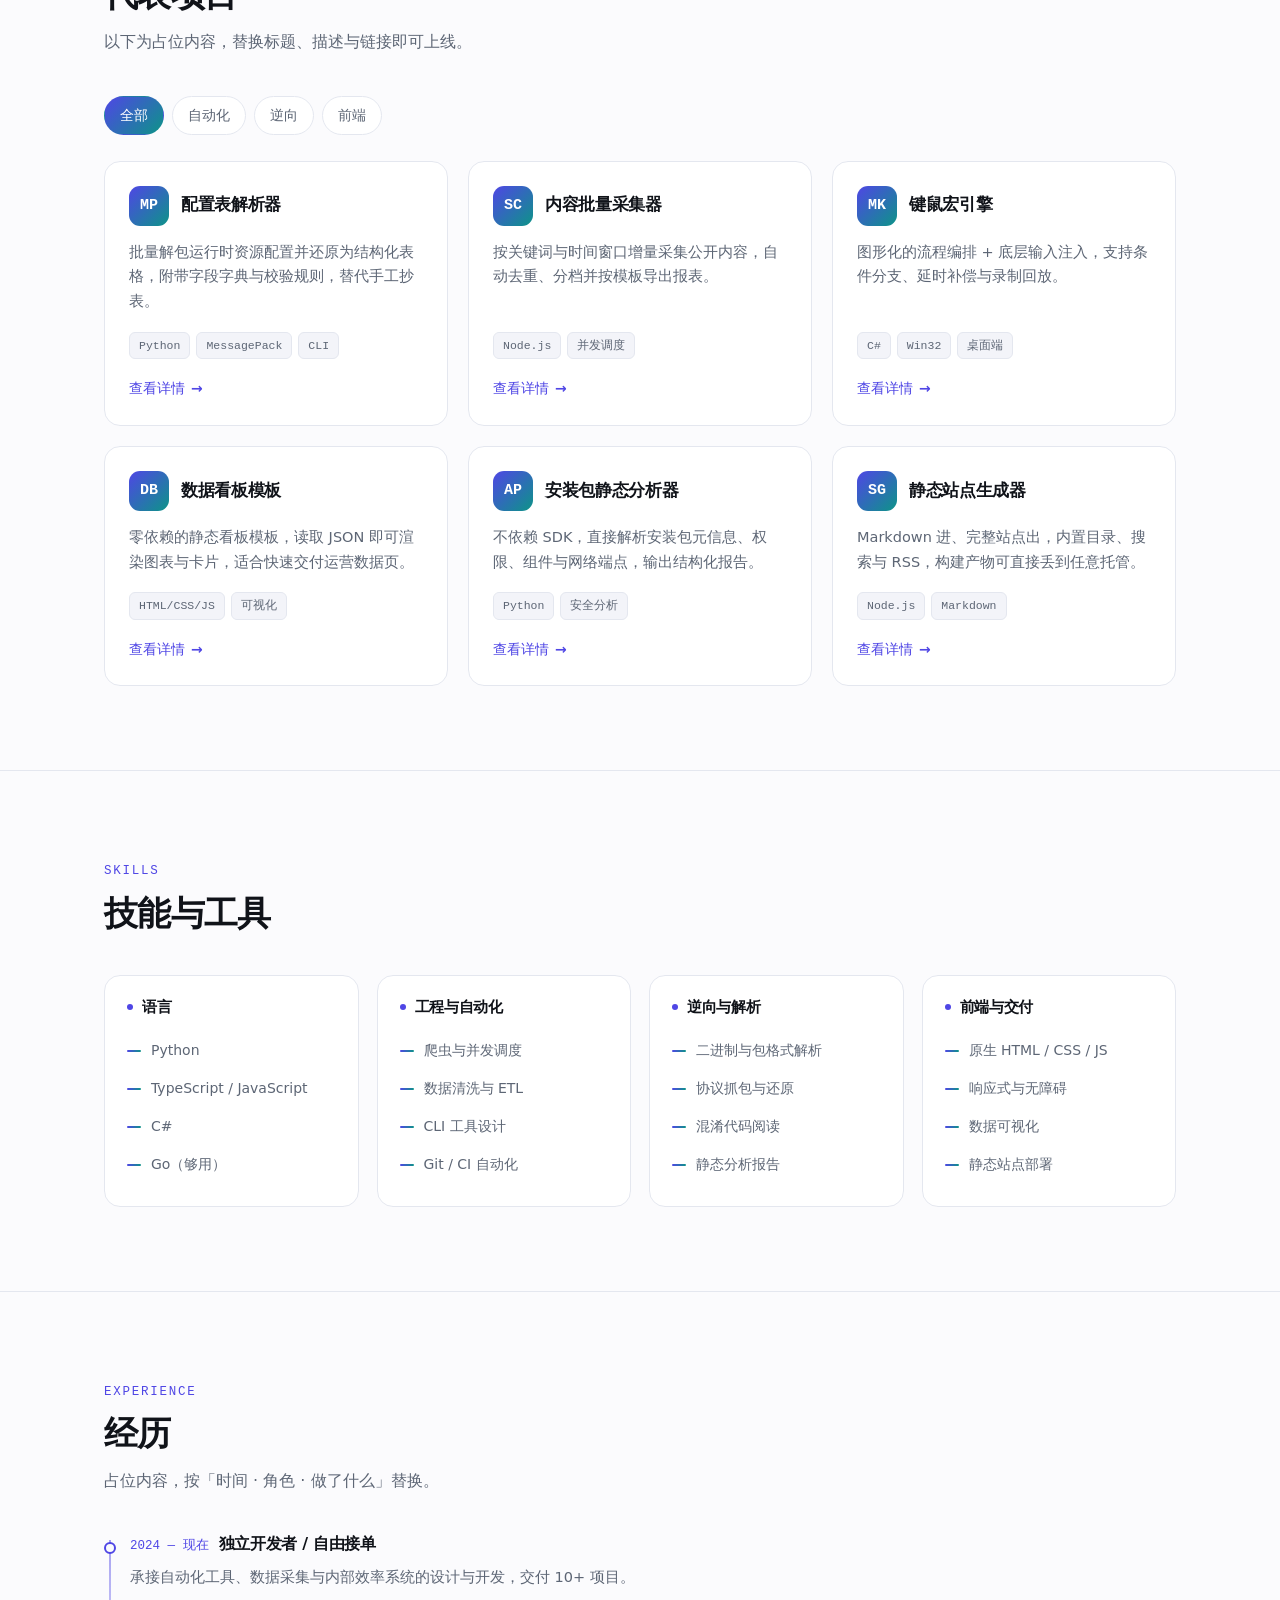
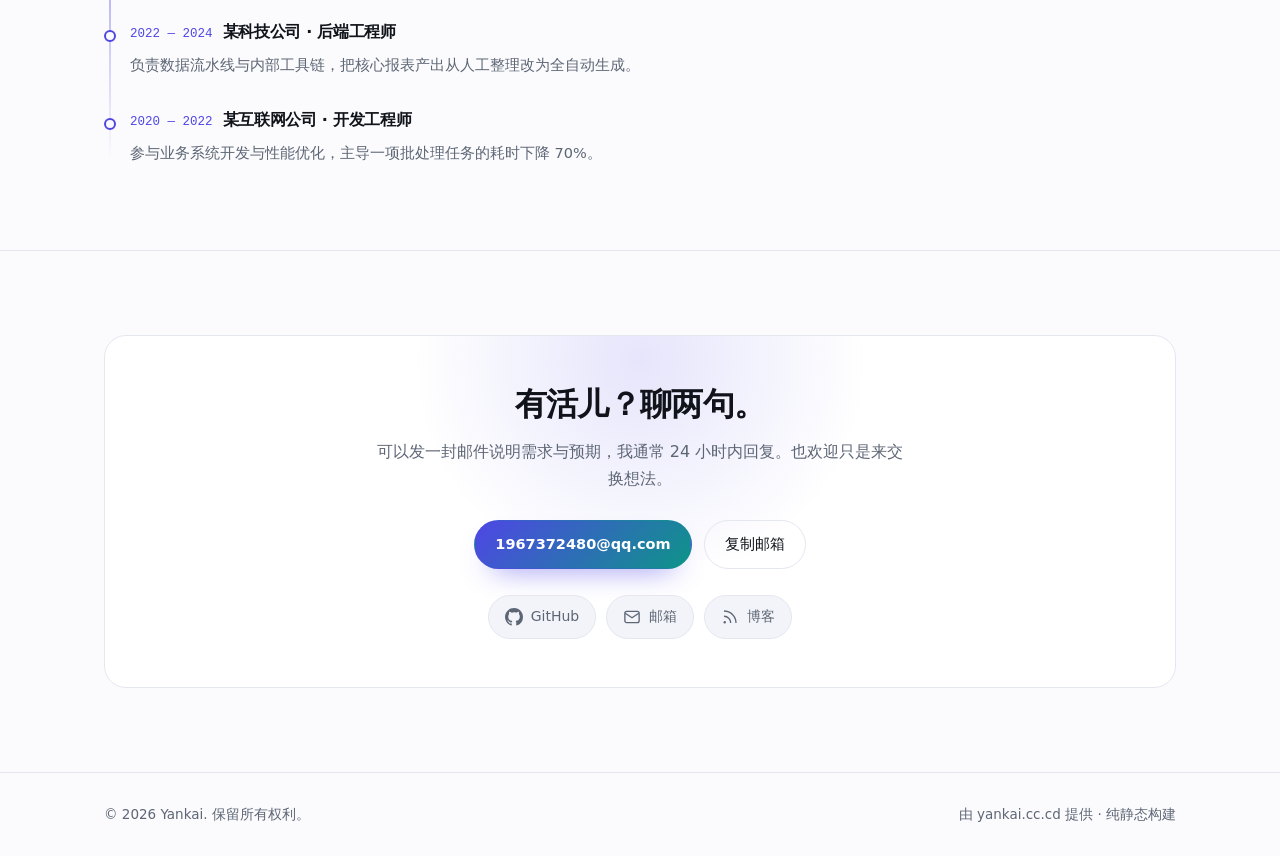
==== commit f450386a: "feat: 填入真实邮箱 1967372480@qq.com" ====
--- a/index.html
+++ b/index.html
@@ -22,7 +22,7 @@
 <script src="js/config.js"></script>
 <script defer src="js/main.js"></script>
 
-<!-- 结构化数据：上线前把 url / name 换成真实信息 -->
+<!-- 结构化数据 Person Schema -->
 <script type="application/ld+json">
 {
   "@context": "https://schema.org",
@@ -30,7 +30,7 @@
   "name": "Yankai",
   "url": "https://yankai.cc.cd/",
   "jobTitle": "独立开发者 · 工具作者",
-  "email": "hi@yankai.cc.cd",
+  "email": "1967372480@qq.com",
   "sameAs": ["https://github.com/312yankai"]
 }
 </script>
@@ -120,7 +120,7 @@
             <li><span>主要方向</span><span>自动化 / 逆向 / 可视化</span></li>
             <li><span>常用语言</span><span>Python · TypeScript</span></li>
             <li><span>合作方式</span><span>远程 · 项目制</span></li>
-            <li><span>邮箱</span><span><a data-email href="mailto:hi@yankai.cc.cd">hi@yankai.cc.cd</a></span></li>
+            <li><span>邮箱</span><span><a data-email href="mailto:1967372480@qq.com">1967372480@qq.com</a></span></li>
           </ul>
         </aside>
       </div>
@@ -294,7 +294,7 @@
         <h2>有活儿？聊两句。</h2>
         <p>可以发一封邮件说明需求与预期，我通常 24 小时内回复。也欢迎只是来交换想法。</p>
         <div class="contact-actions">
-          <a class="btn btn-primary" data-email href="mailto:hi@yankai.cc.cd">发邮件给我</a>
+          <a class="btn btn-primary" data-email href="mailto:1967372480@qq.com">发邮件给我</a>
           <button class="btn btn-ghost" id="copy-email" type="button">复制邮箱</button>
         </div>
         <div class="socials" data-socials></div>
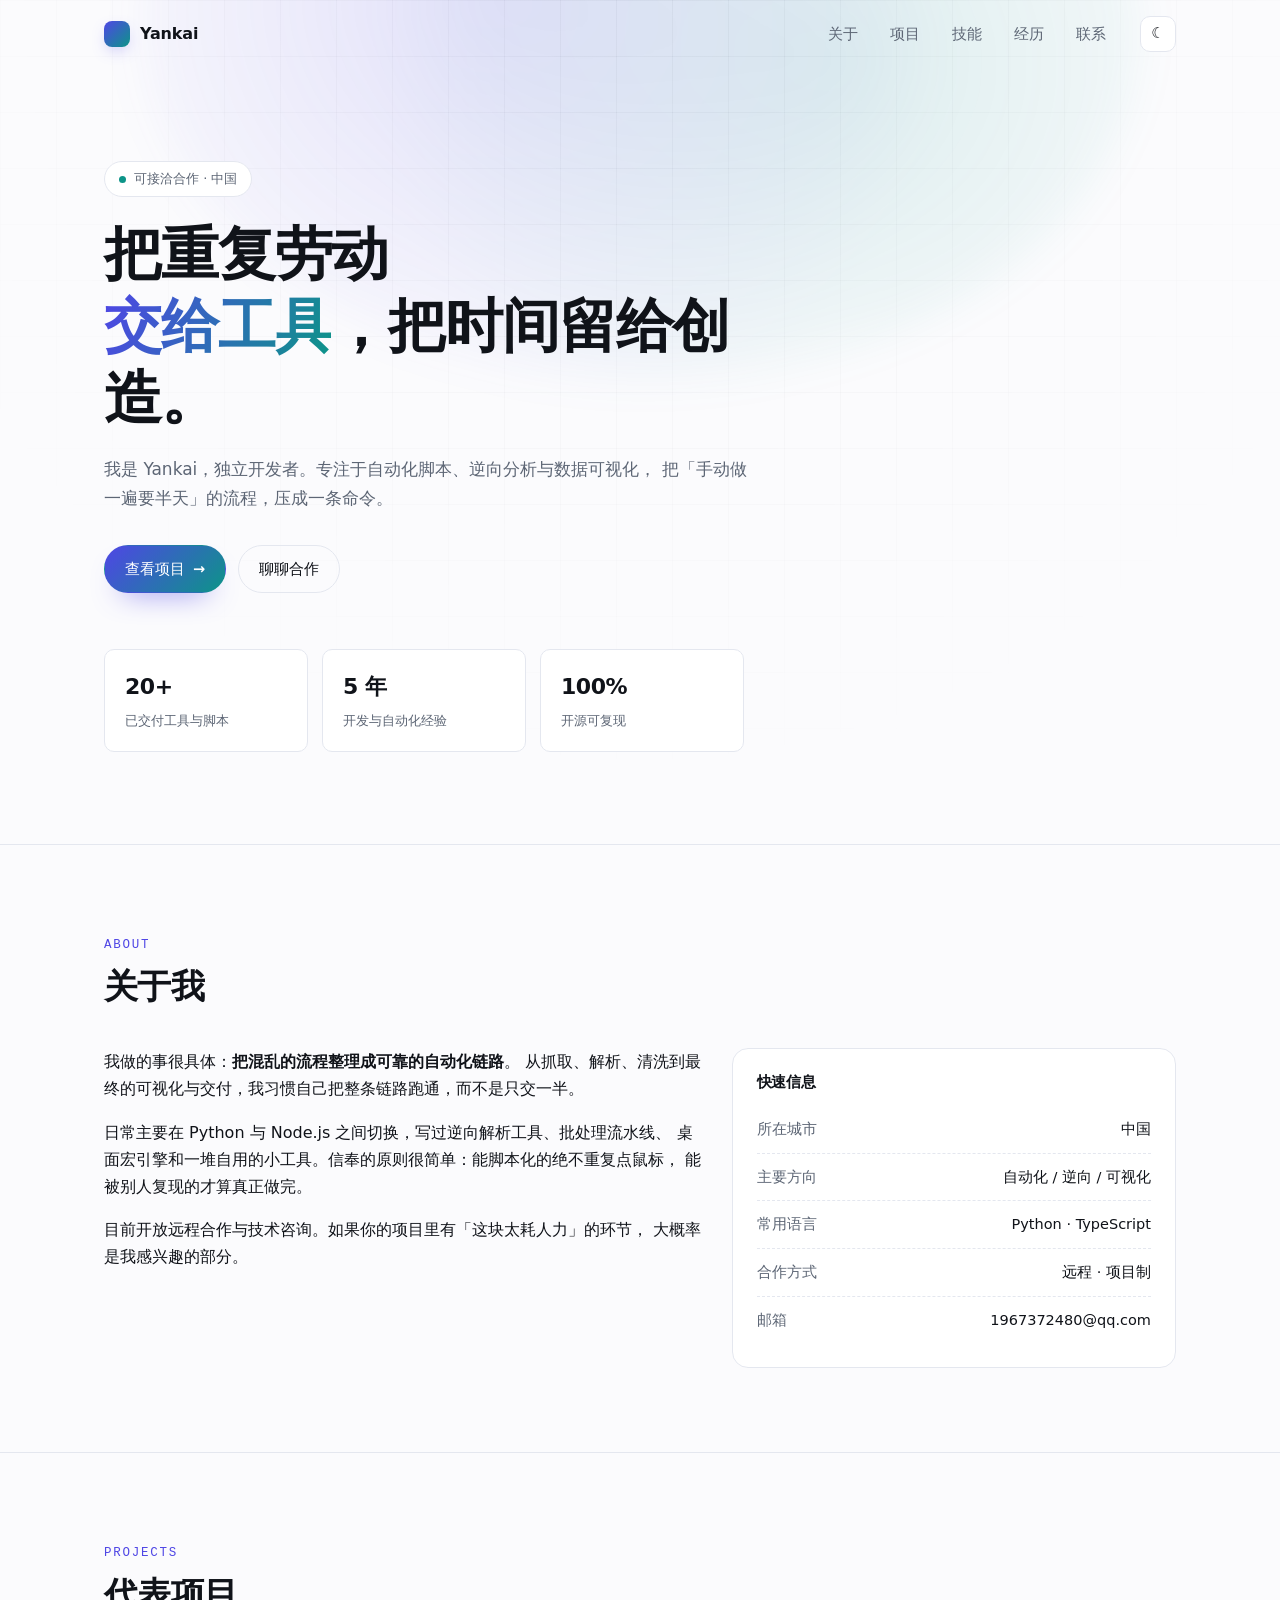
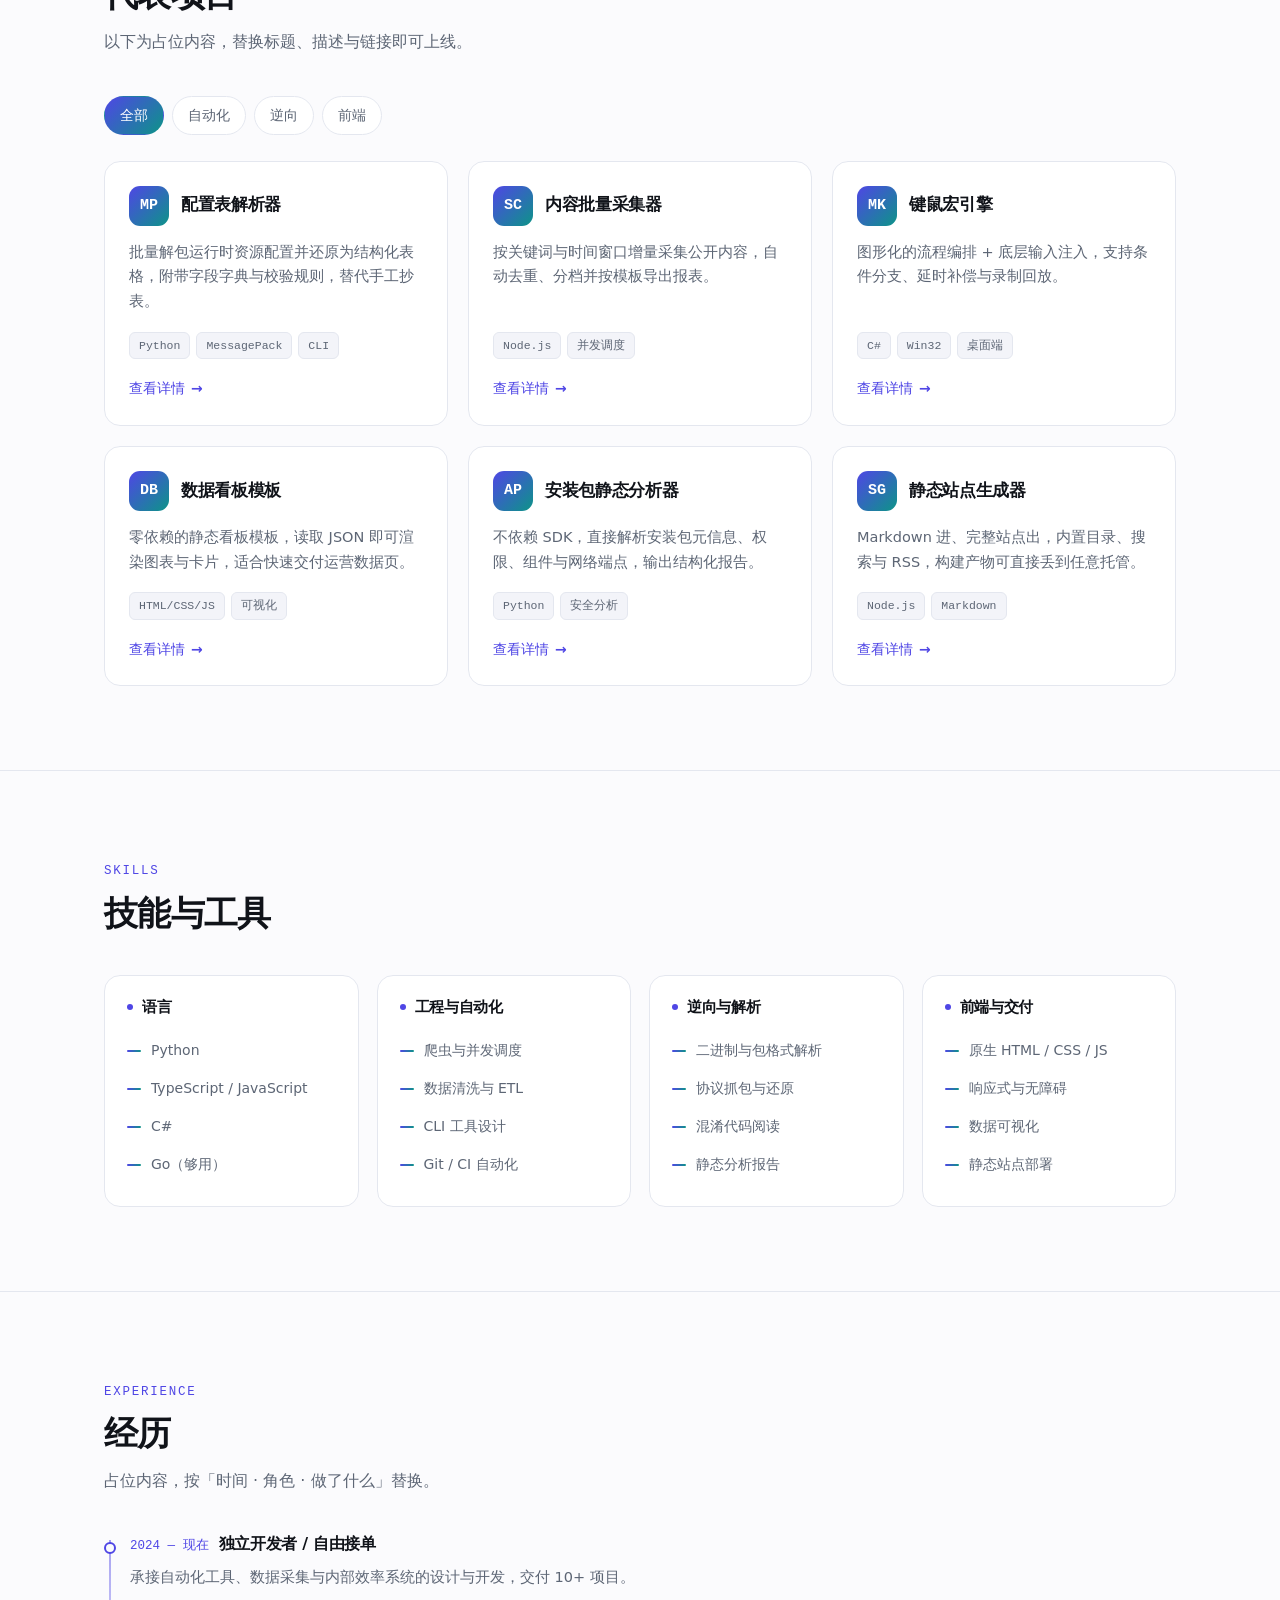
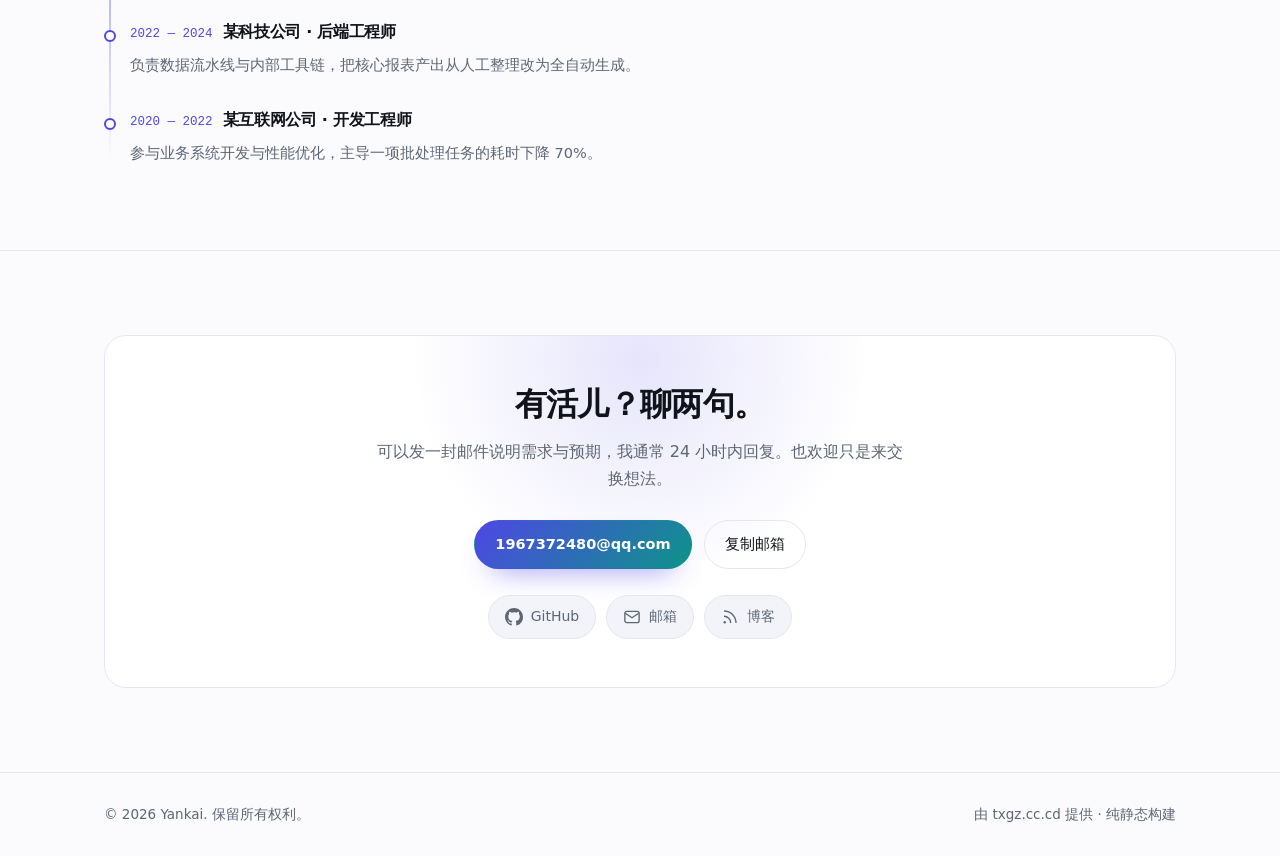
==== commit 69603092: "chore: 主域名切换为 txgz.cc.cd（canonical/og/sitemap/robots/页脚）" ====
--- a/index.html
+++ b/index.html
@@ -6,14 +6,14 @@
 <title>Yankai · 作品集</title>
 <meta name="description" content="个人作品集与技术工具展示：自动化脚本、逆向工具、数据可视化。">
 <meta name="author" content="Yankai">
-<link rel="canonical" href="https://yankai.cc.cd/">
+<link rel="canonical" href="https://txgz.cc.cd/">
 
 <!-- Open Graph / 社交分享卡片 -->
 <meta property="og:type" content="website">
 <meta property="og:title" content="Yankai · 作品集">
 <meta property="og:description" content="个人作品集与技术工具展示：自动化脚本、逆向工具、数据可视化。">
-<meta property="og:url" content="https://yankai.cc.cd/">
-<meta property="og:image" content="https://yankai.cc.cd/assets/og-cover.png">
+<meta property="og:url" content="https://txgz.cc.cd/">
+<meta property="og:image" content="https://txgz.cc.cd/assets/og-cover.png">
 <meta name="twitter:card" content="summary_large_image">
 
 <link rel="icon" href="data:image/svg+xml,%3Csvg xmlns='http://www.w3.org/2000/svg' viewBox='0 0 100 100'%3E%3Crect width='100' height='100' rx='24' fill='%237c8cff'/%3E%3Ctext x='50' y='70' font-size='58' text-anchor='middle' fill='white' font-family='sans-serif'%3EW%3C/text%3E%3C/svg%3E">
@@ -28,7 +28,7 @@
   "@context": "https://schema.org",
   "@type": "Person",
   "name": "Yankai",
-  "url": "https://yankai.cc.cd/",
+  "url": "https://txgz.cc.cd/",
   "jobTitle": "独立开发者 · 工具作者",
   "email": "1967372480@qq.com",
   "sameAs": ["https://github.com/312yankai"]
@@ -307,7 +307,7 @@
 <footer class="site-footer">
   <div class="wrap footer-inner">
     <span>© <span data-year>2026</span> <span data-name>Yankai</span>. 保留所有权利。</span>
-    <span>由 <a href="#home">yankai.cc.cd</a> 提供 · 纯静态构建</span>
+    <span>由 <a href="#home">txgz.cc.cd</a> 提供 · 纯静态构建</span>
   </div>
 </footer>
 
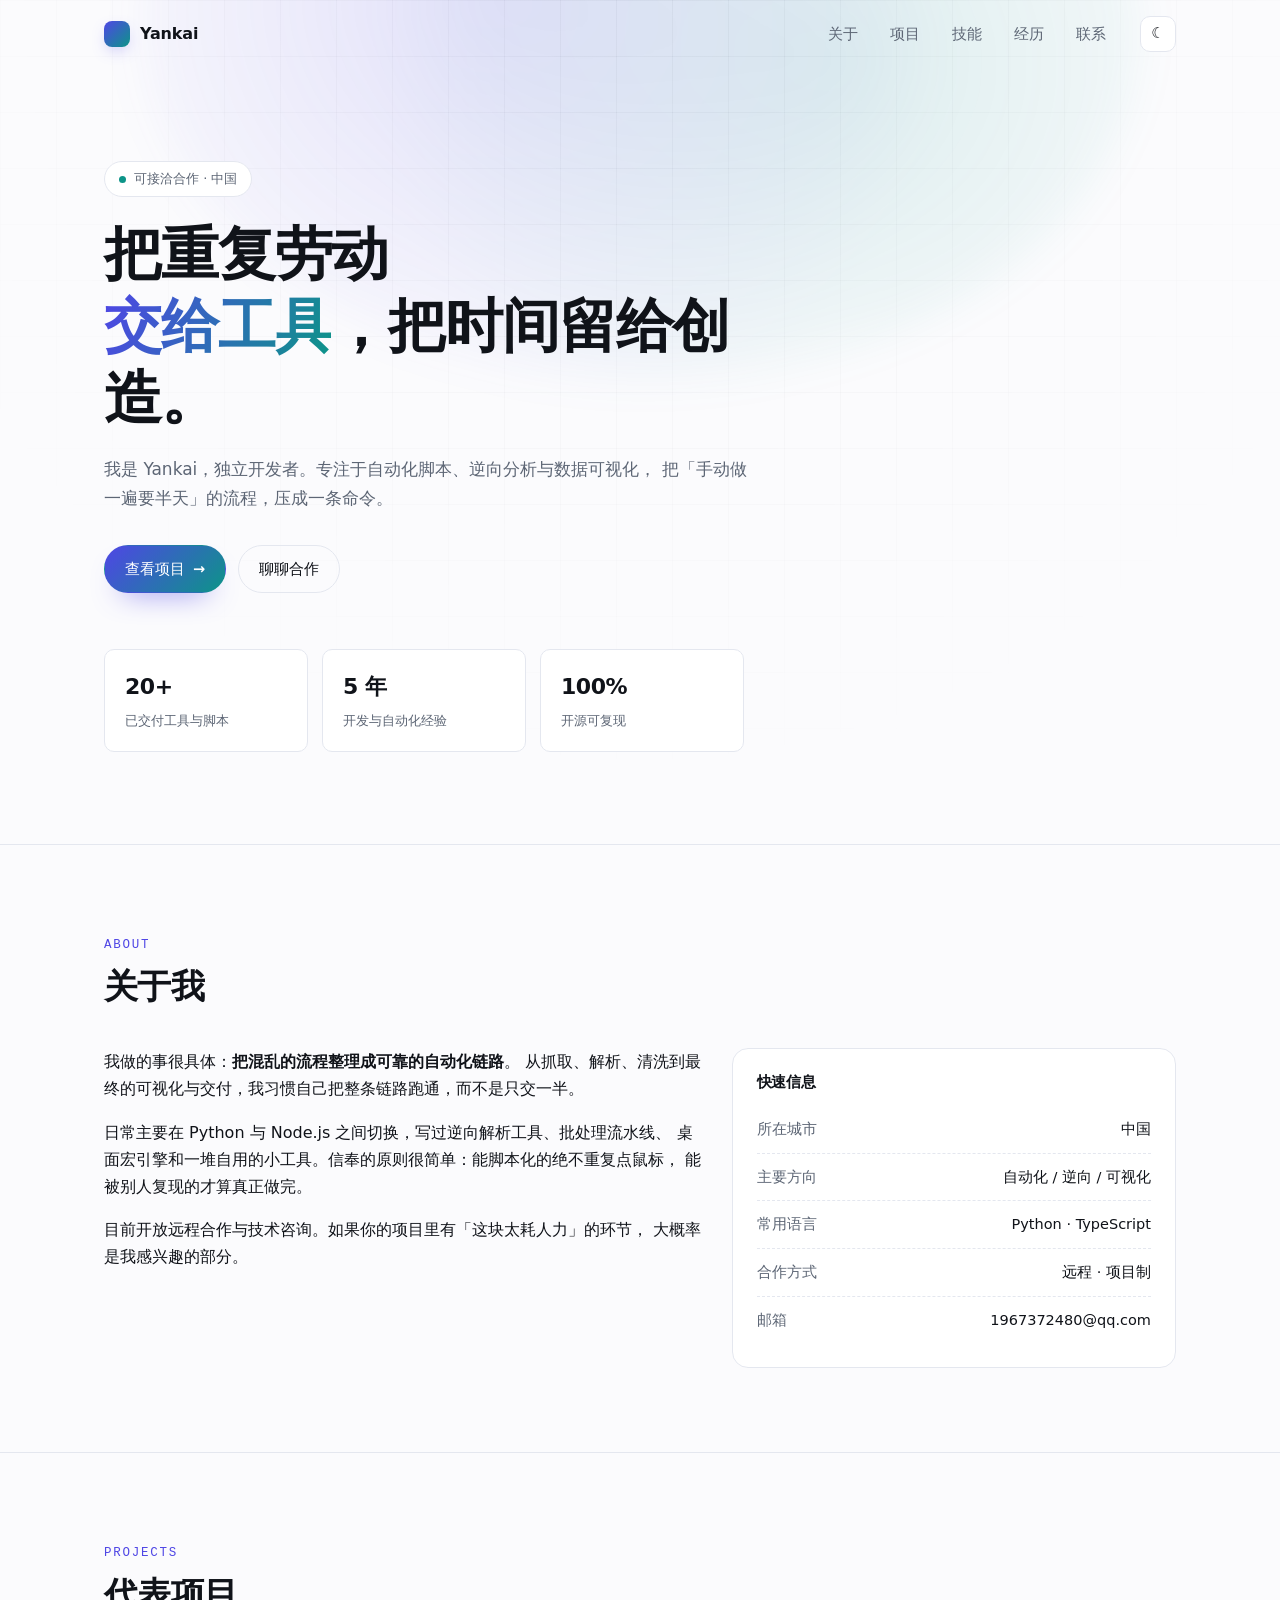
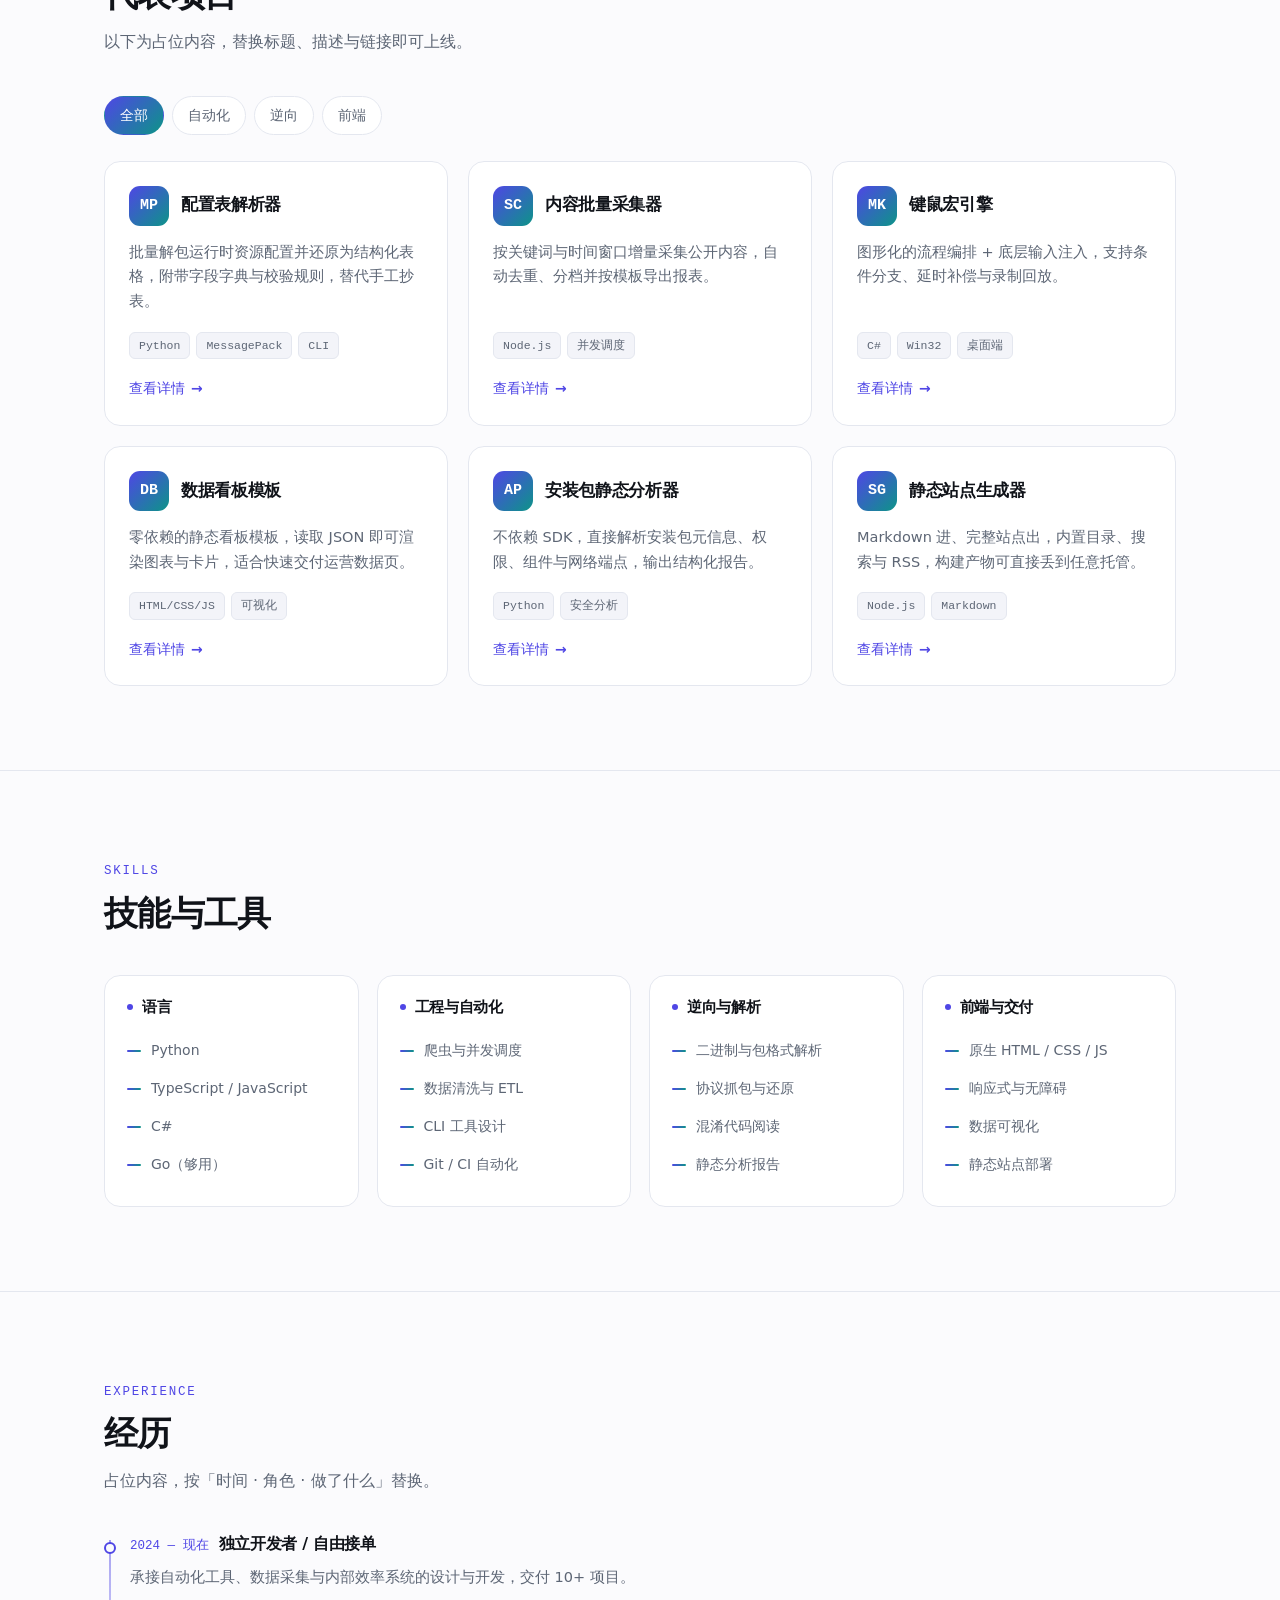
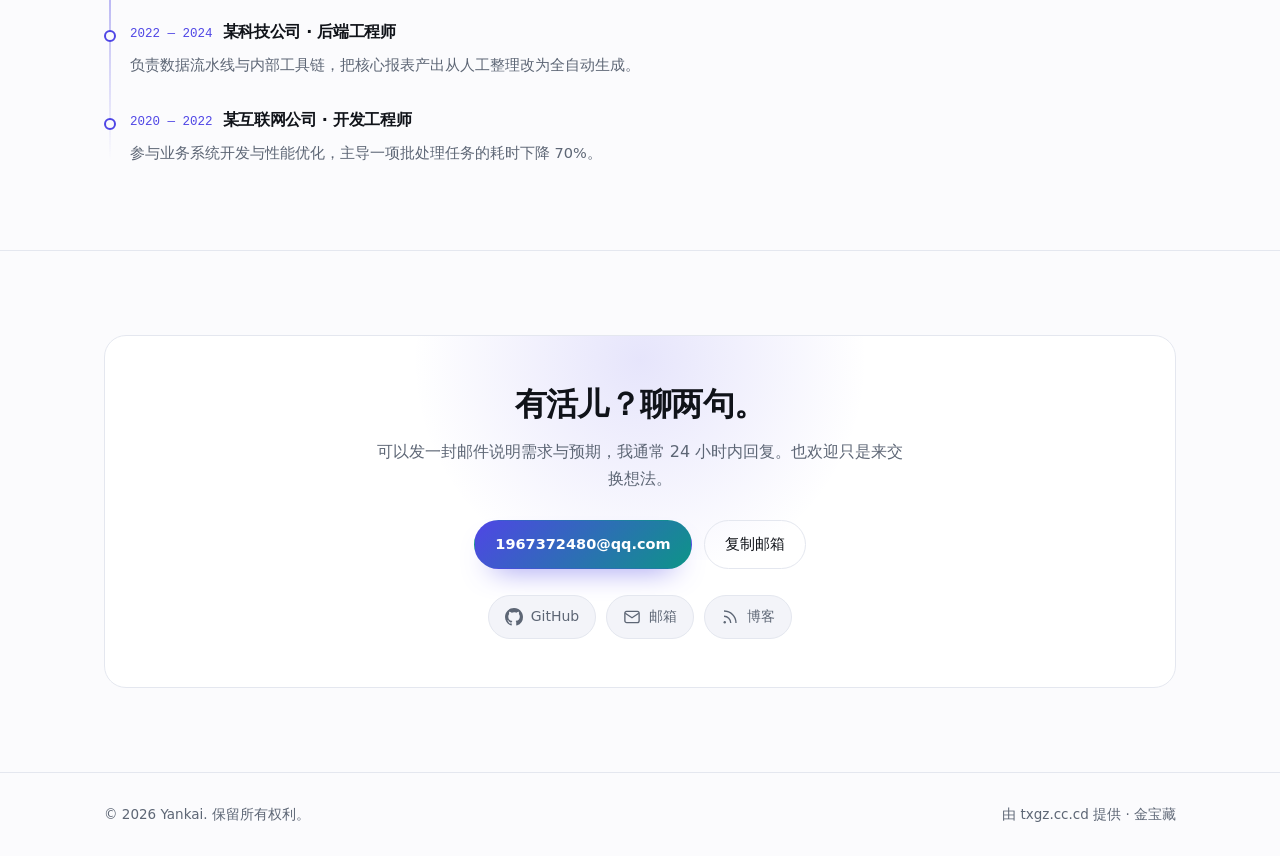
==== commit 834c934f: "feat: 新增金宝藏时间坐标页（D1 + Pages Functions，到期自动销毁）" ====
--- a/index.html
+++ b/index.html
@@ -13,8 +13,17 @@
 <meta property="og:title" content="Yankai · 作品集">
 <meta property="og:description" content="个人作品集与技术工具展示：自动化脚本、逆向工具、数据可视化。">
 <meta property="og:url" content="https://txgz.cc.cd/">
+<meta property="og:site_name" content="Yankai">
 <meta property="og:image" content="https://txgz.cc.cd/assets/og-cover.png">
+<meta property="og:image:type" content="image/png">
+<meta property="og:image:width" content="1200">
+<meta property="og:image:height" content="630">
+<meta property="og:image:alt" content="Yankai · 个人作品集 — 自动化 / 逆向 / 可视化">
+<meta property="og:locale" content="zh_CN">
 <meta name="twitter:card" content="summary_large_image">
+<meta name="twitter:title" content="Yankai · 作品集">
+<meta name="twitter:description" content="个人作品集与技术工具展示：自动化脚本、逆向工具、数据可视化。">
+<meta name="twitter:image" content="https://txgz.cc.cd/assets/og-cover.png">
 
 <link rel="icon" href="data:image/svg+xml,%3Csvg xmlns='http://www.w3.org/2000/svg' viewBox='0 0 100 100'%3E%3Crect width='100' height='100' rx='24' fill='%237c8cff'/%3E%3Ctext x='50' y='70' font-size='58' text-anchor='middle' fill='white' font-family='sans-serif'%3EW%3C/text%3E%3C/svg%3E">
 
@@ -307,7 +316,7 @@
 <footer class="site-footer">
   <div class="wrap footer-inner">
     <span>© <span data-year>2026</span> <span data-name>Yankai</span>. 保留所有权利。</span>
-    <span>由 <a href="#home">txgz.cc.cd</a> 提供 · 纯静态构建</span>
+    <span>由 <a href="#home">txgz.cc.cd</a> 提供 · <a href="/treasure.html">金宝藏</a></span>
   </div>
 </footer>
 
